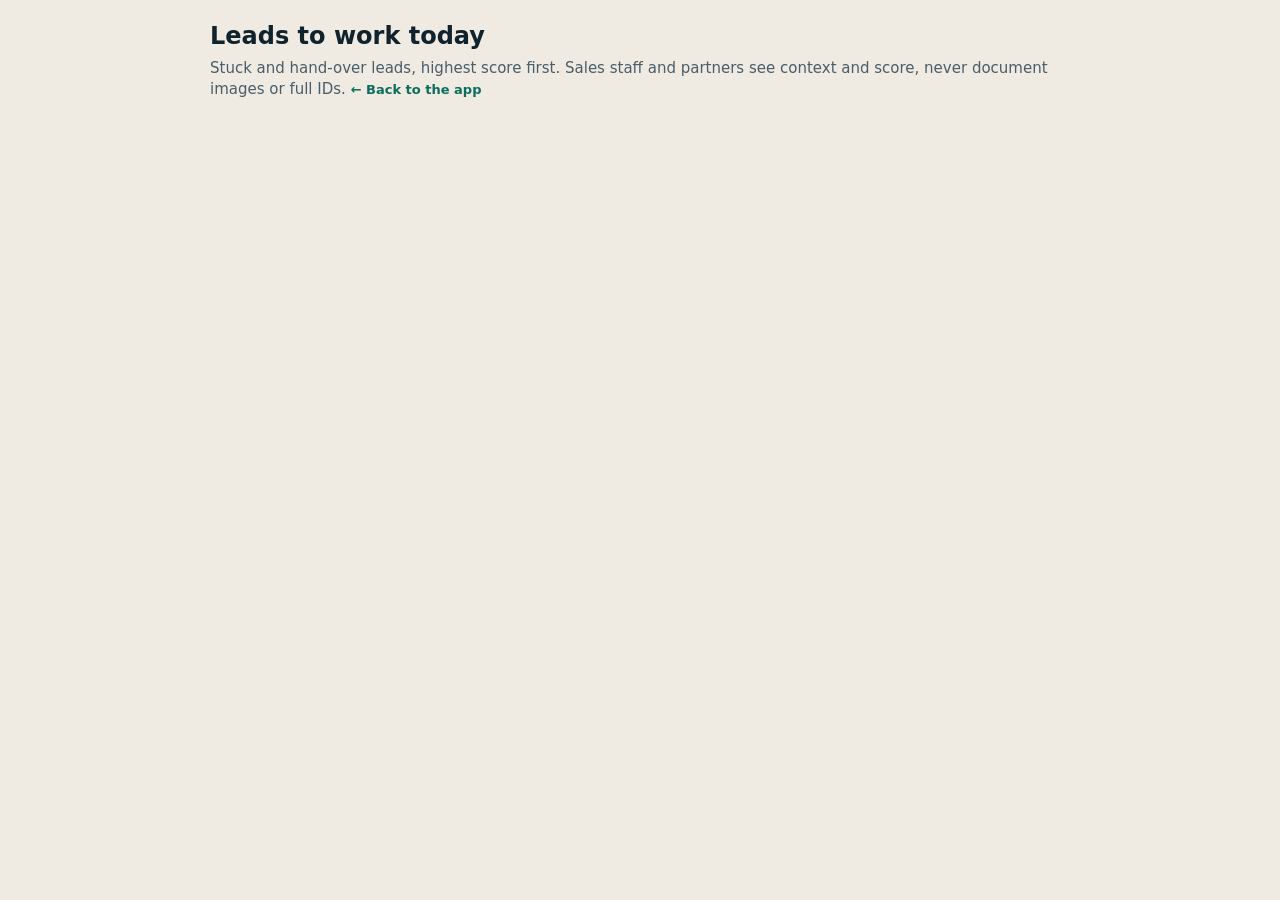
==== static/staff.html @ ececa3be "Udyam Digital: WhatsApp-style onboarding and plan advisor for small businesses" ====
<!doctype html>
<html lang="en">
<head>
<meta charset="utf-8">
<meta name="viewport" content="width=device-width,initial-scale=1">
<title>Udyam Digital · Staff</title>
<link rel="stylesheet" href="/static/styles.css">
<style>
body{display:block;padding:20px;background:var(--chat-bg)}
.wrap{max-width:860px;margin:0 auto}
h1{margin:0 0 4px;font-size:24px}.sub{color:var(--ink-2);margin:0 0 16px}
.lead{display:grid;grid-template-columns:64px 1fr auto;gap:14px;align-items:center;background:var(--card);border-radius:var(--r);box-shadow:var(--shadow);padding:14px 16px;margin-bottom:10px;animation:rise .3s both}
.score{width:56px;height:56px;border-radius:50%;display:grid;place-items:center;font-weight:800;font-size:19px;color:#fff}
.hi{background:var(--green)}.mid{background:var(--amber)}.lo{background:#8394a0}
.lead b{font-size:16px}.lead p{margin:2px 0 0;color:var(--ink-2);font-size:13.5px}
.why{font-size:12.5px;font-weight:600;padding:4px 10px;border-radius:99px;background:var(--blue-soft);color:var(--blue);white-space:nowrap}
.tag2{font-size:11px;color:var(--ink-3);margin-left:6px}
@media(max-width:560px){.lead{grid-template-columns:56px 1fr}.why{grid-column:1/-1;justify-self:start}}
</style>
</head>
<body>
<div class="wrap">
  <h1>Leads to work today</h1>
  <p class="sub">Stuck and hand-over leads, highest score first. Sales staff and partners see context and score, never document images or full IDs. <a class="link" href="/">← Back to the app</a></p>
  <div id="list"></div>
</div>
<script>
const esc=s=>String(s??"").replace(/[&<>"']/g,c=>({"&":"&amp;","<":"&lt;",">":"&gt;",'"':"&quot;","'":"&#39;"}[c]));
async function load(){
  const d=await (await fetch("/api/staff/leads")).json();
  document.getElementById("list").innerHTML=d.map((l,i)=>`<div class="lead" style="animation-delay:${i*40}ms">
    <div class="score ${l.score>=75?"hi":l.score>=50?"mid":"lo"}" title="Priority score">${l.score}</div>
    <div><b>${esc(l.name)}${l.sample?'<span class="tag2">sample</span>':""}</b><p>${esc(l.summary)}</p></div>
    <span class="why">${esc(l.reason)}</span></div>`).join("");
}
load(); setInterval(load,4000);
</script>
</body>
</html>
---- static/styles.css ----
:root{
  --ink:#10222c; --ink-2:#4a5d68; --ink-3:#8394a0; --line:#e4e9ec;
  --brand:#0b6e5c; --brand-2:#0a5b4c; --brand-soft:#e3f3ef;
  --accent:#e8453c; --amber:#b7791f; --amber-soft:#fdf3dd; --red:#c0392b; --red-soft:#fdeceb; --green:#1f8f4e; --green-soft:#e4f5ea; --blue:#2b6cb0; --blue-soft:#e6f0fb;
  --chat-bg:#efeae2; --bubble-bot:#fff; --bubble-user:#d9fdd3; --card:#fff;
  --shadow:0 1px 2px rgba(16,34,44,.08),0 6px 20px rgba(16,34,44,.07);
  --r:16px;
}
@media (prefers-color-scheme:dark){
  :root{--ink:#e8eef1; --ink-2:#aebdc6; --ink-3:#7d8f9b; --line:#26363f; --brand:#2bb39a; --brand-2:#1f8f7b; --brand-soft:#12332d;
    --chat-bg:#0e1a1f; --bubble-bot:#1c2c33; --bubble-user:#165a4b; --card:#17262d; --amber-soft:#3a2f12; --red-soft:#3b1b19; --green-soft:#12301f; --blue-soft:#14283f;
    --shadow:0 1px 2px rgba(0,0,0,.4),0 6px 20px rgba(0,0,0,.3)}
}
*{box-sizing:border-box;-webkit-tap-highlight-color:transparent}
html,body{height:100%;margin:0}
body{font-family:"Segoe UI","Nirmala UI",system-ui,-apple-system,Roboto,"Noto Sans Devanagari",sans-serif;color:var(--ink);background:#dfe8e5;
  display:flex;justify-content:center;align-items:center;gap:24px;font-size:15px;line-height:1.4}
@media (prefers-color-scheme:dark){body{background:#071013}}
button{font:inherit;color:inherit;cursor:pointer}
input,select{font:inherit;color:inherit}
:focus-visible{outline:3px solid #7cc5b6;outline-offset:2px}
.sr{position:absolute;width:1px;height:1px;overflow:hidden;clip:rect(0 0 0 0)}

/* ---------- side panels (wide screens) ---------- */
.side{width:300px;height:min(100dvh - 32px,860px);overflow:auto;display:none;flex-direction:column;gap:12px;padding:4px}
@media (min-width:1180px){.side{display:flex}}
.side h3{margin:0 0 4px;font-size:12px;letter-spacing:.08em;text-transform:uppercase;color:var(--ink-2)}
.panel{background:var(--card);border-radius:var(--r);padding:14px;box-shadow:var(--shadow)}
.panel p{margin:4px 0;font-size:13px;color:var(--ink-2)}
.scn{display:flex;gap:10px;width:100%;text-align:left;border:1px solid var(--line);background:transparent;border-radius:12px;padding:9px 10px;margin-top:8px;transition:.15s}
.scn:hover{border-color:var(--brand);background:var(--brand-soft);transform:translateY(-1px)}
.scn b{display:inline-grid;place-items:center;min-width:24px;height:24px;border-radius:8px;background:var(--brand-soft);color:var(--brand);font-size:12px}
.scn span{display:block;font-size:13px;font-weight:600}
.scn small{display:block;font-size:11.5px;color:var(--ink-2);font-weight:400}
.link{color:var(--brand);text-decoration:none;font-weight:600;font-size:13px}
.trace-item{border-left:3px solid var(--brand);padding:6px 10px;margin:8px 0;background:var(--brand-soft);border-radius:0 8px 8px 0;font-size:12px;animation:pop .25s}
.trace-item code{font-family:ui-monospace,Consolas,monospace;font-weight:700;color:var(--brand)}
.trace-item div{color:var(--ink-2);word-break:break-word}
.llm-badge{display:inline-block;font-size:11px;padding:2px 8px;border-radius:99px;background:var(--amber-soft);color:var(--amber);font-weight:600}
.llm-badge.on{background:var(--green-soft);color:var(--green)}

/* ---------- phone ---------- */
.phone{position:relative;width:min(100vw,420px);height:min(100dvh - 32px,860px);background:var(--chat-bg);border-radius:30px;overflow:hidden;overflow:clip;box-shadow:0 20px 60px rgba(16,34,44,.28),0 0 0 8px #11242d;display:flex;flex-direction:column}
@media (max-width:520px){body{display:block}.phone{width:100vw;height:100dvh;border-radius:0;box-shadow:none}}
.top{background:var(--brand);color:#fff;padding:10px 12px 8px;display:flex;align-items:center;gap:10px}
.logo{width:40px;height:40px;border-radius:12px;background:#fff;color:var(--brand);display:grid;place-items:center;font-weight:800;font-size:20px;flex:none}
.top .t{flex:1;min-width:0}
.top .t b{display:block;font-size:16px}
.top .t small{opacity:.85;font-size:12px;display:flex;align-items:center;gap:5px}
.dot{width:7px;height:7px;border-radius:50%;background:#7cf5b2;display:inline-block}
.lang{display:flex;background:rgba(255,255,255,.18);border-radius:99px;padding:3px}
.lang button{border:0;background:transparent;color:#fff;padding:5px 10px;border-radius:99px;font-size:13px;font-weight:600;min-height:32px}
.lang button[aria-pressed=true]{background:#fff;color:var(--brand)}
.icon-btn{width:40px;height:40px;border-radius:50%;border:0;background:rgba(255,255,255,.14);color:#fff;font-size:18px}
.icon-btn:hover{background:rgba(255,255,255,.25)}
@media (min-width:1180px){.menu-btn{display:none}}

.stepper{background:var(--brand);display:flex;padding:0 12px 10px;gap:6px}
.step{flex:1;display:flex;flex-direction:column;gap:4px;font-size:11px;color:rgba(255,255,255,.65);font-weight:600}
.step i{height:4px;border-radius:4px;background:rgba(255,255,255,.25);display:block;overflow:hidden;position:relative}
.step i::after{content:"";position:absolute;inset:0;background:#fff;transform:scaleX(0);transform-origin:left;transition:transform .5s}
.step.done,.step.on{color:#fff}
.step.done i::after,.step.on i::after{transform:scaleX(1)}
.step.on i::after{background:#7cf5b2}

.chat{flex:1;overflow-y:auto;padding:14px 12px 8px;display:flex;flex-direction:column;gap:8px;scroll-behavior:smooth;
  background-image:radial-gradient(rgba(16,34,44,.045) 1px,transparent 1px);background-size:18px 18px}
.row{display:flex;flex-direction:column;max-width:100%;animation:rise .28s ease-out both}
.row.user{align-items:flex-end}
.bubble{max-width:86%;padding:8px 12px 7px;border-radius:14px;box-shadow:0 1px 1px rgba(16,34,44,.1);font-size:15px;word-wrap:break-word;white-space:normal}
.bot .bubble{background:var(--bubble-bot);border-top-left-radius:4px}
.user .bubble{background:var(--bubble-user);border-top-right-radius:4px}
.bubble time{display:block;text-align:right;font-size:10.5px;color:var(--ink-3);margin-top:2px}
.bubble strong{font-weight:700}
.typing{display:inline-flex;gap:4px;padding:12px 14px;background:var(--bubble-bot);border-radius:14px;border-top-left-radius:4px;width:fit-content;box-shadow:0 1px 1px rgba(16,34,44,.1)}
.typing span{width:7px;height:7px;border-radius:50%;background:var(--ink-3);animation:blink 1.1s infinite}
.typing span:nth-child(2){animation-delay:.18s}.typing span:nth-child(3){animation-delay:.36s}
.notice{align-self:center;background:rgba(255,255,255,.7);color:var(--ink-2);font-size:12px;padding:4px 12px;border-radius:99px;margin:4px 0;backdrop-filter:blur(4px)}
@media (prefers-color-scheme:dark){.notice{background:rgba(23,38,45,.8)}}

.chips{padding:6px 10px 2px;display:flex;flex-wrap:wrap;gap:6px;max-height:176px;overflow:auto;background:linear-gradient(transparent,var(--chat-bg) 30%)}
.chip{border:1.5px solid var(--brand);color:var(--brand);background:var(--card);padding:8px 13px;border-radius:99px;font-size:14px;font-weight:600;min-height:40px;transition:.15s;animation:pop .25s both}
.chip:hover{background:var(--brand);color:#fff;transform:translateY(-1px)}
.chip.primary{background:var(--brand);color:#fff}
.chip.primary:hover{background:var(--brand-2)}
.composer{display:flex;gap:8px;padding:8px 10px 12px;align-items:center}
.composer input{flex:1;border:0;background:var(--card);border-radius:99px;padding:12px 16px;font-size:15px;min-height:46px;box-shadow:0 1px 2px rgba(16,34,44,.1);min-width:0}
.send{width:46px;height:46px;border-radius:50%;border:0;background:var(--brand);color:#fff;font-size:18px;display:grid;place-items:center;flex:none;transition:.15s}
.send:hover{background:var(--brand-2)}.send:disabled{opacity:.45}

/* ---------- cards ---------- */
.card{background:var(--card);border-radius:var(--r);box-shadow:var(--shadow);overflow:hidden;width:100%;animation:rise .3s ease-out both}
.card.stale{opacity:.62}.card.stale .interactive{pointer-events:none}
.card-h{padding:14px 14px 10px}
.card-h .tag{display:inline-block;font-size:11px;font-weight:700;letter-spacing:.05em;text-transform:uppercase;color:var(--brand);background:var(--brand-soft);padding:3px 8px;border-radius:99px;margin-bottom:6px}
.card-h h3{margin:0;font-size:19px}
.card-h p{margin:2px 0 0;color:var(--ink-2);font-size:13.5px}
.price{padding:0 14px 12px}
.price .big{font-size:34px;font-weight:800;letter-spacing:-.02em;line-height:1.1}
.price .big small{font-size:15px;font-weight:600;color:var(--ink-2);letter-spacing:0}
.price .sub{font-size:13px;color:var(--ink-2);margin-top:4px;display:flex;flex-wrap:wrap;gap:4px 12px}
.price .sub span{display:inline-flex;align-items:center;gap:4px}
.save{margin-top:8px;font-size:13px;padding:7px 10px;border-radius:10px;font-weight:600}
.save.good{background:var(--green-soft);color:var(--green)}.save.neutral{background:var(--blue-soft);color:var(--blue)}
.sec{border-top:1px solid var(--line);padding:10px 14px}
.sec h4{margin:0 0 6px;font-size:12px;letter-spacing:.06em;text-transform:uppercase;color:var(--ink-2)}
.item{display:flex;gap:10px;padding:8px 0;align-items:flex-start}
.item+.item{border-top:1px dashed var(--line)}
.ico{width:36px;height:36px;border-radius:11px;background:var(--brand-soft);display:grid;place-items:center;font-size:18px;flex:none}
.item .m{flex:1;min-width:0}
.item .m b{font-size:14.5px}
.item .m p{margin:1px 0 0;font-size:12.5px;color:var(--ink-2)}
.item .p{text-align:right;font-weight:700;font-size:14px;white-space:nowrap}
.item .p small{display:block;font-weight:500;color:var(--ink-3);font-size:11px}
.qty{display:inline-flex;align-items:center;gap:2px;margin-top:6px;border:1px solid var(--line);border-radius:99px;padding:1px}
.qty button{width:28px;height:28px;border-radius:50%;border:0;background:var(--brand-soft);color:var(--brand);font-size:16px;font-weight:700;line-height:1}
.qty button:disabled{opacity:.35}.qty span{min-width:22px;text-align:center;font-weight:700;font-size:13px}
.pill{font-size:11px;padding:2px 7px;border-radius:99px;background:var(--blue-soft);color:var(--blue);font-weight:600;margin-left:4px;white-space:nowrap}
.xqty{font-weight:600;color:var(--ink-2);font-size:13px;margin-left:3px}
.extra{display:flex;gap:10px;align-items:center;padding:8px 0}
.extra+.extra{border-top:1px dashed var(--line)}
.extra.locked{opacity:.8}
.extra .m{flex:1;min-width:0}.extra .m b{font-size:14px}
.extra .m p{margin:1px 0 0;font-size:12px;color:var(--ink-2)}
.extra .m p.lock{color:var(--amber);font-weight:600}
.sw{position:relative;width:46px;height:28px;flex:none}
.sw input{position:absolute;inset:0;opacity:0;cursor:pointer;margin:0;z-index:1}
.sw i{position:absolute;inset:0;border-radius:99px;background:#c3ced4;transition:.2s}
.sw i::after{content:"";position:absolute;left:3px;top:3px;width:22px;height:22px;border-radius:50%;background:#fff;box-shadow:0 1px 3px rgba(0,0,0,.3);transition:.2s}
.sw input:checked+i{background:var(--brand)}.sw input:checked+i::after{transform:translateX(18px)}
.sw input:focus-visible+i{outline:3px solid #7cc5b6}.sw input:disabled{cursor:not-allowed}
.refused{display:flex;gap:8px;padding:7px 0;font-size:13px}
.refused .x{color:var(--amber);font-size:16px;line-height:1.2}
.refused b{font-weight:700}.refused p{margin:0;color:var(--ink-2)}.refused .alt{color:var(--brand);font-weight:600;font-size:12.5px}
.cta{padding:12px 14px 14px;display:flex;flex-direction:column;gap:8px;border-top:1px solid var(--line)}
.btn{border:0;border-radius:14px;padding:13px 16px;font-weight:700;font-size:15px;min-height:48px;background:var(--brand);color:#fff;transition:.15s;display:flex;align-items:center;justify-content:center;gap:8px}
.btn:hover{background:var(--brand-2);transform:translateY(-1px)}
.btn:disabled{opacity:.5;transform:none;cursor:not-allowed}
.btn.ghost{background:transparent;color:var(--brand);border:1.5px solid var(--brand)}
.btn.ghost:hover{background:var(--brand-soft)}
.btn.danger{background:var(--red)}
.btn.sm{padding:8px 12px;min-height:38px;font-size:13px;border-radius:10px}
.fine{font-size:12px;color:var(--ink-3);text-align:center}

.counts{padding:14px}
.counts .r{display:flex;align-items:center;justify-content:space-between;padding:8px 0}
.counts .r+.r{border-top:1px dashed var(--line)}
.counts .r b{font-size:15px}.counts .r small{display:block;color:var(--ink-2);font-size:12px}
.stepper2{display:inline-flex;align-items:center;gap:10px}
.stepper2 button{width:38px;height:38px;border-radius:50%;border:1.5px solid var(--brand);background:var(--card);color:var(--brand);font-size:20px;font-weight:700}
.stepper2 button:hover{background:var(--brand);color:#fff}
.stepper2 output{min-width:30px;text-align:center;font-size:22px;font-weight:800}
.card.done .interactive{pointer-events:none;opacity:.55}

.handoff{padding:14px;display:flex;gap:12px;align-items:flex-start}
.handoff .ico{background:var(--blue-soft);width:42px;height:42px;font-size:22px}
.handoff b{font-size:15px}.handoff p{margin:2px 0 0;font-size:13px;color:var(--ink-2)}

.tracker .exp{padding:0 14px 6px}
.tracker .exp small{color:var(--ink-2);font-size:12px;display:block}
.tracker .exp b{font-size:24px;letter-spacing:-.01em}
.tl{list-style:none;margin:0;padding:6px 14px 12px}
.tl li{position:relative;padding:0 0 18px 34px;min-height:30px}
.tl li:last-child{padding-bottom:4px}
.tl li::before{content:"";position:absolute;left:11px;top:22px;bottom:-2px;width:2px;background:var(--line)}
.tl li:last-child::before{display:none}
.tl li.done::before{background:var(--brand)}
.tl .c{position:absolute;left:0;top:0;width:24px;height:24px;border-radius:50%;border:2px solid var(--line);background:var(--card);display:grid;place-items:center;font-size:13px;color:#fff;transition:.3s}
.tl li.done .c{background:var(--brand);border-color:var(--brand)}
.tl li.now .c{border-color:var(--brand);background:var(--card);box-shadow:0 0 0 0 rgba(11,110,92,.5);animation:pulse 1.6s infinite}
.tl li.now .c::after{content:"";width:10px;height:10px;border-radius:50%;background:var(--brand)}
.tl b{font-size:14.5px}.tl small{display:block;color:var(--ink-3);font-size:12px}
.tl li.todo b{color:var(--ink-3);font-weight:600}
.orderid{display:flex;justify-content:space-between;align-items:center;padding:12px 14px 4px}
.orderid code{font-family:ui-monospace,Consolas,monospace;font-weight:700;background:var(--brand-soft);color:var(--brand);padding:3px 8px;border-radius:8px}

/* ---------- sheet ---------- */
.sheet{position:absolute;inset:0;background:var(--chat-bg);display:flex;flex-direction:column;transform:translateY(102%);transition:transform .38s cubic-bezier(.2,.8,.2,1);z-index:20}
.sheet.open{transform:none}
.sheet-h{background:var(--brand);color:#fff;padding:12px 12px 10px;display:flex;align-items:center;gap:10px}
.sheet-h b{flex:1;font-size:17px}.sheet-h small{display:block;font-weight:400;opacity:.85;font-size:12px}
.sheet-b{flex:1;overflow-y:auto;padding:12px;display:flex;flex-direction:column;gap:12px;scroll-behavior:smooth}
.sheet-f{padding:10px 12px 14px;background:var(--card);box-shadow:0 -4px 16px rgba(16,34,44,.08);display:flex;flex-direction:column;gap:6px}
.blk{background:var(--card);border-radius:var(--r);box-shadow:var(--shadow);padding:14px}
.blk h3{margin:0 0 2px;font-size:16px;display:flex;align-items:center;gap:8px}
.blk h3 .n{width:24px;height:24px;border-radius:50%;background:var(--brand);color:#fff;display:grid;place-items:center;font-size:12px}
.blk h3 .n.ok{background:var(--green)}
.blk>p{margin:2px 0 10px;font-size:13px;color:var(--ink-2)}
.lines{list-style:none;margin:8px 0;padding:0;display:flex;flex-direction:column;gap:8px}
.lines li{display:flex;gap:10px;font-size:13.5px}.lines li span:first-child{font-size:18px}
.lines b{display:block}.lines small{color:var(--ink-2);font-size:12.5px}
.check{display:flex;gap:10px;align-items:flex-start;margin:12px 0 4px;font-size:14px}
.check input{width:22px;height:22px;accent-color:var(--brand);flex:none;margin-top:1px}
.field{margin:8px 0}
.field label{display:block;font-size:12px;font-weight:700;color:var(--ink-2);margin-bottom:4px;letter-spacing:.03em}
.inp{display:flex;align-items:center;gap:8px;border:1.8px solid var(--line);border-radius:12px;padding:0 12px;background:var(--card);transition:.15s}
.inp:focus-within{border-color:var(--brand);box-shadow:0 0 0 3px var(--brand-soft)}
.inp.ok{border-color:var(--green)}.inp.bad{border-color:var(--red)}.inp.warn{border-color:var(--amber)}
.inp input{flex:1;border:0;background:transparent;padding:13px 0;font-size:16px;letter-spacing:.06em;font-family:ui-monospace,Consolas,monospace;outline:none;min-width:0;text-transform:uppercase}
.inp .st{font-size:18px}.inp .cnt{font-size:11px;color:var(--ink-3)}
.msg{font-size:13px;margin:5px 2px 0;font-weight:600}
.msg.ok{color:var(--green)}.msg.bad{color:var(--red)}.msg.warn{color:var(--amber)}
.biz{margin-top:8px;padding:10px 12px;border-radius:12px;background:var(--green-soft);font-size:13px;animation:pop .3s}
.biz.warn{background:var(--amber-soft)}.biz b{display:block;font-size:14.5px}.biz span{color:var(--ink-2)}
.seg{display:flex;background:var(--brand-soft);border-radius:12px;padding:3px;margin:8px 0}
.seg button{flex:1;border:0;background:transparent;border-radius:10px;padding:9px;font-weight:700;color:var(--brand);font-size:14px}
.seg button[aria-pressed=true]{background:var(--brand);color:#fff}
.slot{display:flex;gap:12px;align-items:center;padding:10px;border:1.8px dashed var(--line);border-radius:14px;margin-top:8px;transition:.2s;position:relative}
.slot.ok{border:1.8px solid var(--green);background:var(--green-soft)}
.slot.warn{border:1.8px solid var(--amber);background:var(--amber-soft)}
.slot.bad{border:1.8px solid var(--red);background:var(--red-soft);animation:shake .4s}
.slot .ico{width:44px;height:44px}
.slot .m{flex:1;min-width:0}.slot .m b{font-size:14px;display:block}.slot .m small{color:var(--ink-2);font-size:12px}
.slot img{width:48px;height:48px;border-radius:9px;object-fit:cover;border:1px solid var(--line)}
.slot .bar{position:absolute;left:0;bottom:0;height:3px;background:var(--brand);width:0;border-radius:3px;transition:width .5s}
.up{display:inline-flex;align-items:center;gap:6px;border:1.5px solid var(--brand);color:var(--brand);background:var(--card);padding:8px 12px;border-radius:10px;font-weight:700;font-size:13px;cursor:pointer;min-height:38px}
.up:hover{background:var(--brand-soft)}
.ups{display:flex;gap:6px;flex-wrap:wrap;justify-content:flex-end}
.step:nth-child(3){cursor:pointer}
.x-btn{border:0;background:transparent;color:var(--ink-3);font-size:18px;width:32px;height:32px;border-radius:50%}
.x-btn:hover{background:var(--line)}
.demo{background:var(--amber-soft);border-radius:var(--r);padding:12px 14px;border:1.5px dashed var(--amber)}
.demo summary{cursor:pointer;font-weight:700;font-size:13.5px;color:var(--amber)}
.demo select{width:100%;padding:11px;border-radius:10px;border:1.5px solid var(--line);background:var(--card);margin:8px 0;font-size:14px}
.results{background:var(--card);border-radius:var(--r);box-shadow:var(--shadow);overflow:hidden;animation:rise .3s both}
.banner{padding:14px;display:flex;gap:12px;align-items:center}
.banner.pass{background:var(--green-soft);color:var(--green)}.banner.fail{background:var(--red-soft);color:var(--red)}.banner.review{background:var(--blue-soft);color:var(--blue)}.banner.warn{background:var(--amber-soft);color:var(--amber)}
.banner .big{font-size:30px}.banner b{font-size:16px;display:block}.banner span{font-size:13px;color:var(--ink-2)}
.res{display:flex;gap:10px;padding:10px 14px;border-top:1px solid var(--line);align-items:flex-start;animation:rise .3s both}
.res .s{width:24px;height:24px;border-radius:50%;display:grid;place-items:center;font-size:13px;font-weight:800;color:#fff;flex:none;margin-top:1px}
.s.ok{background:var(--green)}.s.bad{background:var(--red)}.s.warn{background:var(--amber)}.s.rev{background:var(--blue)}
.res b{font-size:13.5px;display:block}.res p{margin:1px 0 0;font-size:13px;color:var(--ink-2)}
.res .fix{margin-left:auto;align-self:center}

.toast{position:absolute;left:50%;bottom:90px;transform:translate(-50%,20px);background:#10222c;color:#fff;padding:10px 16px;border-radius:12px;font-size:13.5px;opacity:0;pointer-events:none;transition:.3s;z-index:50;max-width:88%;text-align:center}
.toast.show{opacity:1;transform:translate(-50%,0)}
.menu-sheet .sheet-b{gap:10px}

@keyframes rise{from{opacity:0;transform:translateY(10px)}to{opacity:1;transform:none}}
@keyframes pop{from{opacity:0;transform:scale(.94)}to{opacity:1;transform:none}}
@keyframes blink{0%,60%,100%{opacity:.25;transform:translateY(0)}30%{opacity:1;transform:translateY(-3px)}}
@keyframes pulse{70%{box-shadow:0 0 0 9px rgba(11,110,92,0)}100%{box-shadow:0 0 0 0 rgba(11,110,92,0)}}
@keyframes shake{20%,60%{transform:translateX(-4px)}40%,80%{transform:translateX(4px)}}
@media (prefers-reduced-motion:reduce){*{animation:none!important;transition:none!important;scroll-behavior:auto!important}}

/* ---------- voice ---------- */
.mic{width:46px;height:46px;border-radius:50%;border:0;background:var(--card);color:var(--brand);font-size:20px;display:grid;place-items:center;flex:none;box-shadow:0 1px 2px rgba(16,34,44,.12);transition:.15s;position:relative}
.mic:hover{background:var(--brand-soft)}
.mic[aria-pressed=true]{background:var(--accent);color:#fff;animation:micpulse 1.4s infinite}
.mic[hidden]{display:none}
.voicebar{margin:4px 10px 0;padding:8px 12px;border-radius:14px;background:var(--brand);color:#fff;display:flex;align-items:center;gap:10px;font-size:14px;animation:pop .25s}
.voicebar[hidden]{display:none}
.voicebar b{flex:1;font-weight:600;white-space:nowrap;overflow:hidden;text-overflow:ellipsis}
.voicebar button{border:0;background:rgba(255,255,255,.2);color:#fff;border-radius:99px;padding:6px 12px;font-weight:700;min-height:32px}
.wave{display:inline-flex;align-items:center;gap:3px;height:22px}
.wave i{width:3px;height:6px;border-radius:3px;background:#fff;animation:wave 1s infinite ease-in-out}
.wave i:nth-child(2){animation-delay:.12s}.wave i:nth-child(3){animation-delay:.24s}.wave i:nth-child(4){animation-delay:.36s}.wave i:nth-child(5){animation-delay:.48s}
.voicebar.speaking .wave i{background:#7cf5b2}
.voicebar select{border:0;background:rgba(255,255,255,.2);color:#fff;border-radius:99px;padding:6px 8px;font-weight:700;font-size:13px;min-height:32px;max-width:104px}
.voicebar select option{color:#10222c}
.composer input.interim{font-style:italic;color:var(--ink-2)}
@keyframes wave{0%,100%{height:5px}50%{height:20px}}
@keyframes micpulse{0%{box-shadow:0 0 0 0 rgba(232,69,60,.55)}70%{box-shadow:0 0 0 12px rgba(232,69,60,0)}100%{box-shadow:0 0 0 0 rgba(232,69,60,0)}}

/* ---------- live plan ---------- */
.livepill{margin:0;border:0;background:var(--brand-soft);color:var(--brand);padding:7px 14px;font-weight:700;font-size:13px;display:flex;justify-content:space-between;align-items:center;gap:8px;text-align:left;border-bottom:1px solid var(--line)}
.livepill[hidden]{display:none}
@media (min-width:1180px){.livepill{display:none}}
.live .est{display:inline-block;font-size:11px;font-weight:700;letter-spacing:.05em;text-transform:uppercase;padding:2px 8px;border-radius:99px;background:var(--amber-soft);color:var(--amber)}
.live .est.final{background:var(--green-soft);color:var(--green)}
.live h3.pn{margin:6px 0 0;font-size:17px;text-transform:none;letter-spacing:0;color:var(--ink)}
.live .lbig{font-size:30px;font-weight:800;letter-spacing:-.02em;line-height:1.1;margin-top:2px}
.live .lbig small{font-size:13px;font-weight:600;color:var(--ink-2)}
.live .lsub{font-size:12px;color:var(--ink-2);margin:2px 0 8px}
.live .li{display:flex;gap:8px;align-items:center;padding:6px 8px;border-radius:10px;font-size:13px;transition:background .6s}
.live .li+.li{margin-top:2px}
.live .li .n{flex:1;min-width:0;overflow:hidden;text-overflow:ellipsis;white-space:nowrap;font-weight:600}
.live .li .p{font-weight:700;color:var(--ink-2)}
.live .li.new{background:var(--green-soft);animation:pop .4s}
.live .li.chg{background:var(--amber-soft)}
.live .assume{margin-top:8px;font-size:12px;color:var(--ink-2);background:var(--amber-soft);padding:8px 10px;border-radius:10px}
.live .empty{font-size:13px;color:var(--ink-2);padding:6px 0}
.live .cur{display:inline-block;width:2px;height:1em;background:currentColor;margin-left:1px;vertical-align:-2px;animation:blinkc 1s steps(1) infinite}
@keyframes blinkc{50%{opacity:0}}
.bubble .stream-cur{display:inline-block;width:2px;height:1em;background:var(--brand);margin-left:2px;vertical-align:-2px;animation:blinkc .8s steps(1) infinite}
.side{width:320px}
.side#sideR{gap:12px}

/* ---------- needs picker ---------- */
.tiles{display:grid;grid-template-columns:1fr 1fr;gap:8px}
.tile{display:flex;flex-direction:column;gap:4px}
.tmain{position:relative;display:flex;flex-direction:column;align-items:flex-start;gap:1px;text-align:left;border:1.8px solid var(--line);background:var(--card);border-radius:14px;padding:10px 10px 9px;min-height:78px;transition:.15s;width:100%}
.tmain:hover{border-color:var(--brand);transform:translateY(-1px)}
.tile.on .tmain{border-color:var(--brand);background:var(--brand-soft)}
.tile.locked .tmain{opacity:.55;border-style:dashed}
.ti{font-size:20px}.tn{font-weight:700;font-size:13px;line-height:1.2}.tp{font-size:12px;color:var(--ink-2);font-weight:600}
.tc{position:absolute;right:8px;top:8px;width:20px;height:20px;border-radius:50%;background:var(--brand);color:#fff;font-size:12px;display:none;place-items:center}
.tile.on .tc{display:grid}
.tq{display:flex;align-items:center;justify-content:center;gap:8px;background:var(--brand-soft);border-radius:99px;padding:2px}
.tq button{width:30px;height:30px;border-radius:50%;border:0;background:var(--card);color:var(--brand);font-weight:800;font-size:16px}
.tq span{min-width:20px;text-align:center;font-weight:800}
.card.needs.done .card-h p{margin:0}
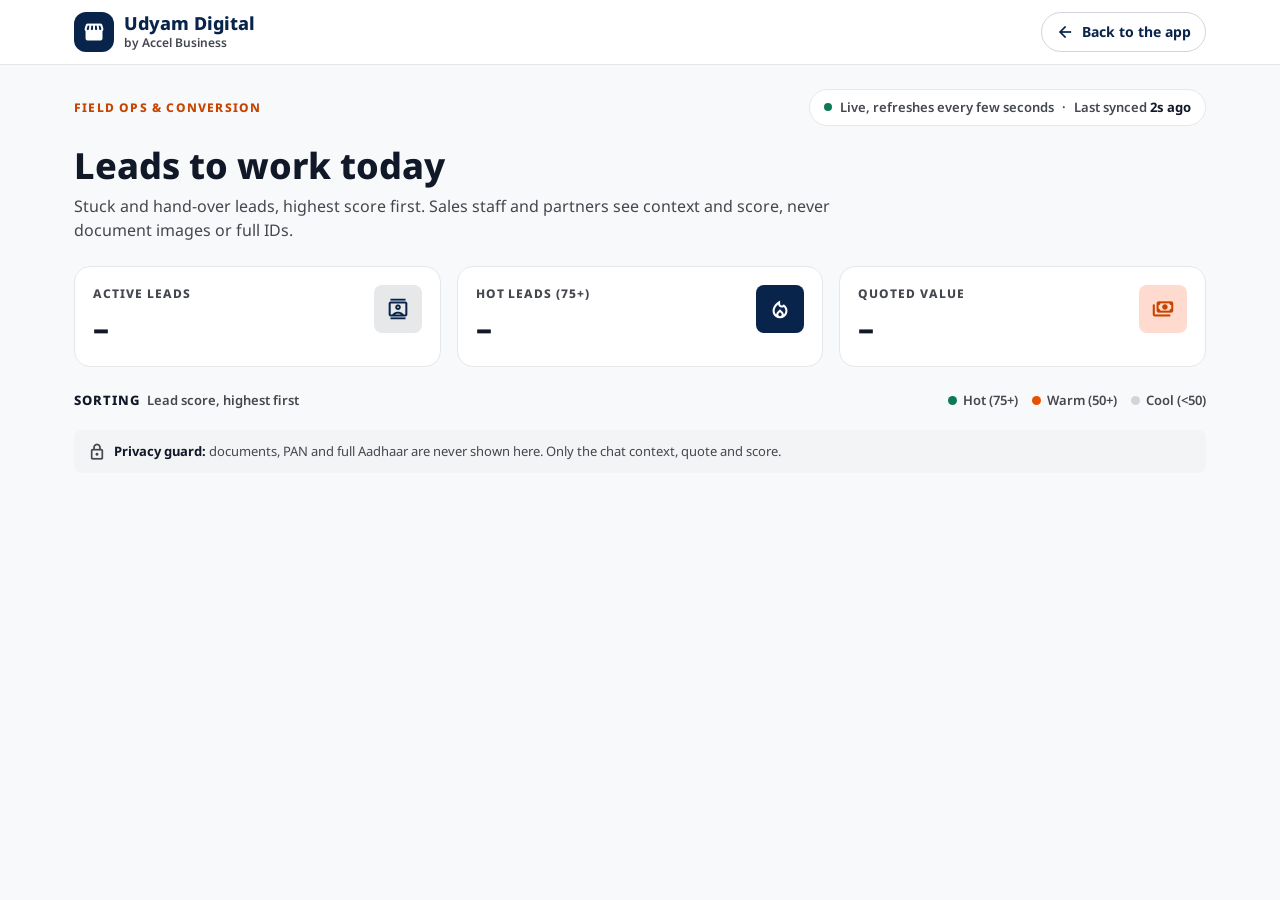
==== commit 839d2176: "Redesign staff leads dashboard" ====
--- a/static/staff.html
+++ b/static/staff.html
@@ -4,36 +4,72 @@
 <meta charset="utf-8">
 <meta name="viewport" content="width=device-width,initial-scale=1">
 <title>Udyam Digital · Staff</title>
+<meta name="theme-color" content="#09244b">
+<link rel="preconnect" href="https://fonts.googleapis.com">
+<link rel="preconnect" href="https://fonts.gstatic.com" crossorigin>
+<link rel="stylesheet" href="https://fonts.googleapis.com/css2?family=Noto+Sans:wght@400;500;600;700;800&display=swap">
+<link rel="stylesheet" href="https://fonts.googleapis.com/css2?family=Material+Symbols+Outlined:opsz,wght,FILL,GRAD@20..48,400..700,0..1,0&display=block">
 <link rel="stylesheet" href="/static/styles.css">
-<style>
-body{display:block;padding:20px;background:var(--chat-bg)}
-.wrap{max-width:860px;margin:0 auto}
-h1{margin:0 0 4px;font-size:24px}.sub{color:var(--ink-2);margin:0 0 16px}
-.lead{display:grid;grid-template-columns:64px 1fr auto;gap:14px;align-items:center;background:var(--card);border-radius:var(--r);box-shadow:var(--shadow);padding:14px 16px;margin-bottom:10px;animation:rise .3s both}
-.score{width:56px;height:56px;border-radius:50%;display:grid;place-items:center;font-weight:800;font-size:19px;color:#fff}
-.hi{background:var(--green)}.mid{background:var(--amber)}.lo{background:#8394a0}
-.lead b{font-size:16px}.lead p{margin:2px 0 0;color:var(--ink-2);font-size:13.5px}
-.why{font-size:12.5px;font-weight:600;padding:4px 10px;border-radius:99px;background:var(--blue-soft);color:var(--blue);white-space:nowrap}
-.tag2{font-size:11px;color:var(--ink-3);margin-left:6px}
-@media(max-width:560px){.lead{grid-template-columns:56px 1fr}.why{grid-column:1/-1;justify-self:start}}
-</style>
+<link rel="stylesheet" href="/static/cards.css">
+<link rel="stylesheet" href="/static/staff.css">
+<link rel="icon" href="data:image/svg+xml,%3Csvg xmlns='http://www.w3.org/2000/svg' viewBox='0 0 32 32'%3E%3Crect width='32' height='32' rx='8' fill='%2309244b'/%3E%3Ctext x='16' y='23' font-size='20' font-weight='800' text-anchor='middle' fill='white' font-family='Arial'%3EU%3C/text%3E%3C/svg%3E">
 </head>
 <body>
-<div class="wrap">
+<header class="bar"><div class="bar-in">
+  <a class="brand" href="/"><span class="logo"><span class="ms fill">storefront</span></span><span><b>Udyam Digital</b><small>by Accel Business</small></span></a>
+  <a class="btn ghost sm" href="/"><span class="ms sm">arrow_back</span>Back to the app</a>
+</div></header>
+
+<main class="wrap">
+  <div class="crumb"><span>Field ops &amp; conversion</span>
+    <div class="sync" aria-live="polite"><i></i>Live, refreshes every few seconds<span aria-hidden="true">·</span><span>Last synced <b id="ago">now</b></span></div>
+  </div>
   <h1>Leads to work today</h1>
-  <p class="sub">Stuck and hand-over leads, highest score first. Sales staff and partners see context and score, never document images or full IDs. <a class="link" href="/">← Back to the app</a></p>
+  <p class="lead-in">Stuck and hand-over leads, highest score first. Sales staff and partners see context and score, never document images or full IDs.</p>
+
+  <section class="stats" aria-label="Summary">
+    <div class="stat"><div><small>Active leads</small><b id="sCount">–</b></div><span class="ico"><span class="ms">contacts</span></span></div>
+    <div class="stat hot"><div><small>Hot leads (75+)</small><b id="sHot">–</b></div><span class="ico"><span class="ms">local_fire_department</span></span></div>
+    <div class="stat val"><div><small>Quoted value</small><b id="sVal">–</b></div><span class="ico"><span class="ms">payments</span></span></div>
+  </section>
+
+  <div class="legend"><span><b>Sorting</b>Lead score, highest first</span>
+    <span class="keys"><span><i class="k-hot"></i>Hot (75+)</span><span><i class="k-mid"></i>Warm (50+)</span><span><i class="k-lo"></i>Cool (&lt;50)</span></span></div>
   <div id="list"></div>
-</div>
+
+  <div class="privacy"><span class="ms sm">lock</span><span><b>Privacy guard:</b> documents, PAN and full Aadhaar are never shown here. Only the chat context, quote and score.</span></div>
+</main>
+
 <script>
-const esc=s=>String(s??"").replace(/[&<>"']/g,c=>({"&":"&amp;","<":"&lt;",">":"&gt;",'"':"&quot;","'":"&#39;"}[c]));
-async function load(){
-  const d=await (await fetch("/api/staff/leads")).json();
-  document.getElementById("list").innerHTML=d.map((l,i)=>`<div class="lead" style="animation-delay:${i*40}ms">
-    <div class="score ${l.score>=75?"hi":l.score>=50?"mid":"lo"}" title="Priority score">${l.score}</div>
-    <div><b>${esc(l.name)}${l.sample?'<span class="tag2">sample</span>':""}</b><p>${esc(l.summary)}</p></div>
-    <span class="why">${esc(l.reason)}</span></div>`).join("");
+const esc = s => String(s ?? "").replace(/[&<>"']/g, c => ({ "&": "&amp;", "<": "&lt;", ">": "&gt;", '"': "&quot;", "'": "&#39;" }[c]));
+const inr = n => "₹" + Number(n).toLocaleString("en-IN");
+const tier = s => s >= 75 ? ["hot", "Hot lead"] : s >= 50 ? ["mid", "Warm lead"] : ["lo", "Cool lead"];
+let synced = Date.now();
+
+function quoted(summary) {                    // the monthly quote inside "… · quote ₹3,742/mo"
+  const m = /₹\s?([\d,]+)\s*\/mo/.exec(summary || "");
+  return m ? parseInt(m[1].replace(/,/g, ""), 10) : 0;
 }
-load(); setInterval(load,4000);
+async function load() {
+  let d;
+  try { d = await (await fetch("/api/staff/leads")).json(); } catch (e) { return; }
+  synced = Date.now(); tick();
+  document.getElementById("sCount").textContent = d.length;
+  document.getElementById("sHot").textContent = d.filter(l => l.score >= 75).length;
+  document.getElementById("sVal").innerHTML = inr(d.reduce((a, l) => a + quoted(l.summary), 0)) + "<em>/mo</em>";
+  document.getElementById("list").innerHTML = d.length ? d.map((l, i) => {
+    const [cls, label] = tier(l.score);
+    return `<article class="lead ${cls}" style="animation-delay:${i * 40}ms">
+      <div class="score" title="Priority score"><div><b>${l.score}</b><small>SCORE</small></div><span>${label}</span></div>
+      <div><h2>${esc(l.name)}${l.sample ? '<span class="pill gray">sample</span>' : ""}</h2><p>${esc(l.summary)}</p></div>
+      <span class="why"><span class="ms xs">flag</span>${esc(l.reason)}</span></article>`;
+  }).join("") : `<div class="empty-l">No stuck leads right now.</div>`;
+}
+function tick() {
+  const s = Math.round((Date.now() - synced) / 1000);
+  document.getElementById("ago").textContent = s < 2 ? "now" : s + "s ago";
+}
+load(); setInterval(load, 4000); setInterval(tick, 1000);
 </script>
 </body>
 </html>
--- a/static/styles.css
+++ b/static/styles.css
@@ -1,302 +1,160 @@
+/* Udyam Digital: base, app shell and chat. Design: Stitch "Bharat Merchant Utility". */
 :root{
-  --ink:#10222c; --ink-2:#4a5d68; --ink-3:#8394a0; --line:#e4e9ec;
-  --brand:#0b6e5c; --brand-2:#0a5b4c; --brand-soft:#e3f3ef;
-  --accent:#e8453c; --amber:#b7791f; --amber-soft:#fdf3dd; --red:#c0392b; --red-soft:#fdeceb; --green:#1f8f4e; --green-soft:#e4f5ea; --blue:#2b6cb0; --blue-soft:#e6f0fb;
-  --chat-bg:#efeae2; --bubble-bot:#fff; --bubble-user:#d9fdd3; --card:#fff;
-  --shadow:0 1px 2px rgba(16,34,44,.08),0 6px 20px rgba(16,34,44,.07);
-  --r:16px;
-}
-@media (prefers-color-scheme:dark){
-  :root{--ink:#e8eef1; --ink-2:#aebdc6; --ink-3:#7d8f9b; --line:#26363f; --brand:#2bb39a; --brand-2:#1f8f7b; --brand-soft:#12332d;
-    --chat-bg:#0e1a1f; --bubble-bot:#1c2c33; --bubble-user:#165a4b; --card:#17262d; --amber-soft:#3a2f12; --red-soft:#3b1b19; --green-soft:#12301f; --blue-soft:#14283f;
-    --shadow:0 1px 2px rgba(0,0,0,.4),0 6px 20px rgba(0,0,0,.3)}
+  --primary:#09244b; --primary-2:#0f4c81; --primary-soft:#d7e2ff; --primary-dim:#b0c7f7;
+  --saffron:#e65100; --saffron-2:#c74500; --saffron-soft:#ffdbcf; --saffron-tint:#fff3ec;
+  --green:#0d7a57; --green-soft:#d6f5e6; --green-tint:#ecfaf3;
+  --red:#b71c1c; --red-soft:#ffdad6; --red-tint:#fff4f2;
+  --blue:#30476f; --blue-soft:#e3ebff;
+  --ink:#111827; --ink-2:#44474e; --ink-3:#74777f;
+  --line:#e5e7eb; --line-2:#d1d5db;
+  --bg:#f8f9fb; --surf-low:#f3f4f6; --surf:#edeef0; --surf-high:#e7e8ea; --card:#fff;
+  --r-sm:8px; --r:16px; --r-lg:24px;
+  --lift:0 4px 0 0 rgba(9,36,75,.08);
+  --float:0 -4px 12px 0 rgba(0,0,0,.06);
+  --font:"Noto Sans","Noto Sans Devanagari","Nirmala UI","Segoe UI",system-ui,sans-serif;
+  --mono:ui-monospace,"Cascadia Mono",Consolas,monospace;
 }
 *{box-sizing:border-box;-webkit-tap-highlight-color:transparent}
 html,body{height:100%;margin:0}
-body{font-family:"Segoe UI","Nirmala UI",system-ui,-apple-system,Roboto,"Noto Sans Devanagari",sans-serif;color:var(--ink);background:#dfe8e5;
-  display:flex;justify-content:center;align-items:center;gap:24px;font-size:15px;line-height:1.4}
-@media (prefers-color-scheme:dark){body{background:#071013}}
+body{font-family:var(--font);color:var(--ink);background:var(--surf);font-size:16px;line-height:1.45;
+  display:flex;justify-content:center;align-items:center;gap:28px}
 button{font:inherit;color:inherit;cursor:pointer}
 input,select{font:inherit;color:inherit}
-:focus-visible{outline:3px solid #7cc5b6;outline-offset:2px}
+:focus-visible{outline:3px solid var(--primary-dim);outline-offset:2px}
 .sr{position:absolute;width:1px;height:1px;overflow:hidden;clip:rect(0 0 0 0)}
+.ms{font-family:"Material Symbols Outlined";font-weight:normal;font-style:normal;font-size:22px;line-height:1;letter-spacing:normal;
+  text-transform:none;display:inline-block;white-space:nowrap;direction:ltr;-webkit-font-smoothing:antialiased;
+  font-variation-settings:"FILL" 0,"wght" 500,"GRAD" 0,"opsz" 24;flex:none;user-select:none}
+.ms.fill{font-variation-settings:"FILL" 1,"wght" 500,"GRAD" 0,"opsz" 24}
+.ms.sm{font-size:18px}.ms.xs{font-size:16px}.ms.lg{font-size:28px}
+.num{font-variant-numeric:tabular-nums}
 
-/* ---------- side panels (wide screens) ---------- */
-.side{width:300px;height:min(100dvh - 32px,860px);overflow:auto;display:none;flex-direction:column;gap:12px;padding:4px}
-@media (min-width:1180px){.side{display:flex}}
-.side h3{margin:0 0 4px;font-size:12px;letter-spacing:.08em;text-transform:uppercase;color:var(--ink-2)}
-.panel{background:var(--card);border-radius:var(--r);padding:14px;box-shadow:var(--shadow)}
-.panel p{margin:4px 0;font-size:13px;color:var(--ink-2)}
-.scn{display:flex;gap:10px;width:100%;text-align:left;border:1px solid var(--line);background:transparent;border-radius:12px;padding:9px 10px;margin-top:8px;transition:.15s}
-.scn:hover{border-color:var(--brand);background:var(--brand-soft);transform:translateY(-1px)}
-.scn b{display:inline-grid;place-items:center;min-width:24px;height:24px;border-radius:8px;background:var(--brand-soft);color:var(--brand);font-size:12px}
-.scn span{display:block;font-size:13px;font-weight:600}
-.scn small{display:block;font-size:11.5px;color:var(--ink-2);font-weight:400}
-.link{color:var(--brand);text-decoration:none;font-weight:600;font-size:13px}
-.trace-item{border-left:3px solid var(--brand);padding:6px 10px;margin:8px 0;background:var(--brand-soft);border-radius:0 8px 8px 0;font-size:12px;animation:pop .25s}
-.trace-item code{font-family:ui-monospace,Consolas,monospace;font-weight:700;color:var(--brand)}
-.trace-item div{color:var(--ink-2);word-break:break-word}
-.llm-badge{display:inline-block;font-size:11px;padding:2px 8px;border-radius:99px;background:var(--amber-soft);color:var(--amber);font-weight:600}
-.llm-badge.on{background:var(--green-soft);color:var(--green)}
+/* ---------- buttons ---------- */
+.btn{border:0;border-radius:999px;padding:13px 20px;font-weight:700;font-size:16px;min-height:52px;background:var(--primary);color:#fff;
+  display:flex;align-items:center;justify-content:center;gap:8px;transition:background .15s,transform .1s;width:100%}
+.btn:hover{background:var(--primary-2)}
+.btn:active{transform:translateY(1px)}
+.btn:disabled{opacity:.45;cursor:not-allowed;transform:none;background:var(--primary)}
+.btn.saffron{background:var(--saffron)}.btn.saffron:hover{background:var(--saffron-2)}
+.btn.ghost{background:var(--card);color:var(--primary);border:1.5px solid var(--line-2)}
+.btn.ghost:hover{background:var(--surf-low)}
+.btn.soft{background:var(--surf-high);color:var(--primary)}.btn.soft:hover{background:var(--surf)}
+.btn.sm{min-height:40px;padding:8px 14px;font-size:14px;width:auto}
+.fine{font-size:12px;color:var(--ink-2);text-align:center;font-weight:600;display:flex;align-items:center;justify-content:center;gap:6px}
+.pill{display:inline-flex;align-items:center;gap:4px;font-size:12px;font-weight:700;padding:3px 10px;border-radius:999px;background:var(--primary-soft);color:var(--primary);white-space:nowrap;line-height:16px}
+.pill.green{background:var(--green-soft);color:var(--green)}
+.pill.saffron{background:var(--saffron-soft);color:var(--saffron-2)}
+.pill.red{background:var(--red-soft);color:var(--red)}
+.pill.gray{background:var(--surf-high);color:var(--ink-2)}
+.pill.solid{background:var(--primary);color:#fff}
+.pill.solid-green{background:var(--green);color:#fff}
 
-/* ---------- phone ---------- */
-.phone{position:relative;width:min(100vw,420px);height:min(100dvh - 32px,860px);background:var(--chat-bg);border-radius:30px;overflow:hidden;overflow:clip;box-shadow:0 20px 60px rgba(16,34,44,.28),0 0 0 8px #11242d;display:flex;flex-direction:column}
-@media (max-width:520px){body{display:block}.phone{width:100vw;height:100dvh;border-radius:0;box-shadow:none}}
-.top{background:var(--brand);color:#fff;padding:10px 12px 8px;display:flex;align-items:center;gap:10px}
-.logo{width:40px;height:40px;border-radius:12px;background:#fff;color:var(--brand);display:grid;place-items:center;font-weight:800;font-size:20px;flex:none}
+/* ---------- phone shell ---------- */
+.phone{position:relative;width:min(100vw,420px);height:min(100dvh - 40px,880px);background:var(--bg);border-radius:44px;overflow:hidden;overflow:clip;
+  box-shadow:0 0 0 10px #0b1426,0 24px 60px rgba(9,36,75,.35);display:flex;flex-direction:column}
+@media (max-width:520px){body{display:block;background:var(--bg)}.phone{width:100vw;height:100dvh;border-radius:0;box-shadow:none}}
+
+.top{background:var(--card);padding:12px 14px 10px;display:flex;align-items:center;gap:10px;border-bottom:1px solid var(--line)}
+.logo{width:40px;height:40px;border-radius:12px;background:var(--primary);color:#fff;display:grid;place-items:center;flex:none}
 .top .t{flex:1;min-width:0}
-.top .t b{display:block;font-size:16px}
-.top .t small{opacity:.85;font-size:12px;display:flex;align-items:center;gap:5px}
-.dot{width:7px;height:7px;border-radius:50%;background:#7cf5b2;display:inline-block}
-.lang{display:flex;background:rgba(255,255,255,.18);border-radius:99px;padding:3px}
-.lang button{border:0;background:transparent;color:#fff;padding:5px 10px;border-radius:99px;font-size:13px;font-weight:600;min-height:32px}
-.lang button[aria-pressed=true]{background:#fff;color:var(--brand)}
-.icon-btn{width:40px;height:40px;border-radius:50%;border:0;background:rgba(255,255,255,.14);color:#fff;font-size:18px}
-.icon-btn:hover{background:rgba(255,255,255,.25)}
+.top .t b{display:block;font-size:17px;line-height:22px;color:var(--primary);font-weight:800}
+.top .t small{font-size:12px;font-weight:600;color:var(--ink-2);display:flex;align-items:center;gap:5px;white-space:nowrap;overflow:hidden;text-overflow:ellipsis}
+.dot{width:8px;height:8px;border-radius:50%;background:var(--green);display:inline-block;flex:none}
+.lang{display:flex;background:var(--surf);border-radius:999px;padding:3px;border:1px solid var(--line)}
+.lang button{border:0;background:transparent;color:var(--ink-2);padding:5px 12px;border-radius:999px;font-size:13px;font-weight:700;min-height:34px}
+.lang button[aria-pressed=true]{background:var(--primary);color:#fff}
+.icon-btn{width:42px;height:42px;border-radius:50%;border:1px solid var(--line);background:var(--surf-low);color:var(--primary);display:grid;place-items:center;flex:none}
+.icon-btn:hover{background:var(--surf)}
 @media (min-width:1180px){.menu-btn{display:none}}
 
-.stepper{background:var(--brand);display:flex;padding:0 12px 10px;gap:6px}
-.step{flex:1;display:flex;flex-direction:column;gap:4px;font-size:11px;color:rgba(255,255,255,.65);font-weight:600}
-.step i{height:4px;border-radius:4px;background:rgba(255,255,255,.25);display:block;overflow:hidden;position:relative}
-.step i::after{content:"";position:absolute;inset:0;background:#fff;transform:scaleX(0);transform-origin:left;transition:transform .5s}
-.step.done,.step.on{color:#fff}
+/* progress stepper */
+.stepper{background:var(--card);display:flex;padding:8px 14px 12px;gap:6px;border-bottom:1px solid var(--line)}
+.step{flex:1;display:flex;flex-direction:column;gap:5px;font-size:12px;color:var(--ink-3);font-weight:700}
+.step i{height:5px;border-radius:5px;background:var(--surf-high);display:block;overflow:hidden;position:relative}
+.step i::after{content:"";position:absolute;inset:0;background:var(--primary);transform:scaleX(0);transform-origin:left;transition:transform .5s}
+.step.done{color:var(--primary)}.step.on{color:var(--saffron-2)}
 .step.done i::after,.step.on i::after{transform:scaleX(1)}
-.step.on i::after{background:#7cf5b2}
+.step.on i::after{background:var(--saffron)}
+.step:nth-child(3){cursor:pointer}
 
-.chat{flex:1;overflow-y:auto;padding:14px 12px 8px;display:flex;flex-direction:column;gap:8px;scroll-behavior:smooth;
-  background-image:radial-gradient(rgba(16,34,44,.045) 1px,transparent 1px);background-size:18px 18px}
-.row{display:flex;flex-direction:column;max-width:100%;animation:rise .28s ease-out both}
+/* ---------- chat ---------- */
+.chat{flex:1;overflow-y:auto;padding:16px 14px 10px;display:flex;flex-direction:column;gap:14px;scroll-behavior:smooth}
+.row{display:flex;flex-direction:column;gap:4px;max-width:100%;animation:rise .28s ease-out both}
 .row.user{align-items:flex-end}
-.bubble{max-width:86%;padding:8px 12px 7px;border-radius:14px;box-shadow:0 1px 1px rgba(16,34,44,.1);font-size:15px;word-wrap:break-word;white-space:normal}
-.bot .bubble{background:var(--bubble-bot);border-top-left-radius:4px}
-.user .bubble{background:var(--bubble-user);border-top-right-radius:4px}
-.bubble time{display:block;text-align:right;font-size:10.5px;color:var(--ink-3);margin-top:2px}
-.bubble strong{font-weight:700}
-.typing{display:inline-flex;gap:4px;padding:12px 14px;background:var(--bubble-bot);border-radius:14px;border-top-left-radius:4px;width:fit-content;box-shadow:0 1px 1px rgba(16,34,44,.1)}
-.typing span{width:7px;height:7px;border-radius:50%;background:var(--ink-3);animation:blink 1.1s infinite}
+.who{font-size:12px;font-weight:700;color:var(--primary);display:flex;gap:8px;align-items:center;padding:0 4px}
+.who time{color:var(--ink-3);font-weight:600}
+.row.user .who{flex-direction:row-reverse}
+.bubble{max-width:88%;padding:12px 16px;border-radius:var(--r);font-size:16px;line-height:24px;word-wrap:break-word}
+.bot .bubble{background:var(--card);border:1px solid var(--line);border-top-left-radius:4px}
+.user .bubble{background:var(--primary);color:#fff;border-top-right-radius:4px}
+.bubble strong{font-weight:700;color:var(--primary)}
+.user .bubble strong{color:#fff}
+.typing{display:inline-flex;gap:5px;padding:14px 16px;background:var(--card);border:1px solid var(--line);border-radius:var(--r);border-top-left-radius:4px;width:fit-content}
+.typing span{width:8px;height:8px;border-radius:50%;background:var(--ink-3);animation:blink 1.1s infinite}
 .typing span:nth-child(2){animation-delay:.18s}.typing span:nth-child(3){animation-delay:.36s}
-.notice{align-self:center;background:rgba(255,255,255,.7);color:var(--ink-2);font-size:12px;padding:4px 12px;border-radius:99px;margin:4px 0;backdrop-filter:blur(4px)}
-@media (prefers-color-scheme:dark){.notice{background:rgba(23,38,45,.8)}}
+.notice{align-self:center;display:inline-flex;align-items:center;gap:6px;background:var(--surf-high);color:var(--ink-2);font-size:12px;font-weight:700;padding:5px 14px;border-radius:999px}
+.bubble .stream-cur{display:inline-block;width:2px;height:1em;background:var(--saffron);margin-left:2px;vertical-align:-2px;animation:blinkc .8s steps(1) infinite}
 
-.chips{padding:6px 10px 2px;display:flex;flex-wrap:wrap;gap:6px;max-height:176px;overflow:auto;background:linear-gradient(transparent,var(--chat-bg) 30%)}
-.chip{border:1.5px solid var(--brand);color:var(--brand);background:var(--card);padding:8px 13px;border-radius:99px;font-size:14px;font-weight:600;min-height:40px;transition:.15s;animation:pop .25s both}
-.chip:hover{background:var(--brand);color:#fff;transform:translateY(-1px)}
-.chip.primary{background:var(--brand);color:#fff}
-.chip.primary:hover{background:var(--brand-2)}
-.composer{display:flex;gap:8px;padding:8px 10px 12px;align-items:center}
-.composer input{flex:1;border:0;background:var(--card);border-radius:99px;padding:12px 16px;font-size:15px;min-height:46px;box-shadow:0 1px 2px rgba(16,34,44,.1);min-width:0}
-.send{width:46px;height:46px;border-radius:50%;border:0;background:var(--brand);color:#fff;font-size:18px;display:grid;place-items:center;flex:none;transition:.15s}
-.send:hover{background:var(--brand-2)}.send:disabled{opacity:.45}
+.chips{padding:8px 12px 4px;display:flex;flex-wrap:wrap;gap:8px;max-height:184px;overflow:auto}
+.chips:empty{padding:0}
+.chip{border:1px solid var(--line-2);color:var(--primary);background:var(--card);padding:8px 16px;border-radius:999px;font-size:14px;font-weight:600;min-height:40px;transition:.15s;animation:pop .25s both}
+.chip:hover{border-color:var(--primary);background:var(--surf-low)}
+.chip.primary{background:var(--primary);border-color:var(--primary);color:#fff}
+.chip.primary:hover{background:var(--primary-2)}
 
-/* ---------- cards ---------- */
-.card{background:var(--card);border-radius:var(--r);box-shadow:var(--shadow);overflow:hidden;width:100%;animation:rise .3s ease-out both}
-.card.stale{opacity:.62}.card.stale .interactive{pointer-events:none}
-.card-h{padding:14px 14px 10px}
-.card-h .tag{display:inline-block;font-size:11px;font-weight:700;letter-spacing:.05em;text-transform:uppercase;color:var(--brand);background:var(--brand-soft);padding:3px 8px;border-radius:99px;margin-bottom:6px}
-.card-h h3{margin:0;font-size:19px}
-.card-h p{margin:2px 0 0;color:var(--ink-2);font-size:13.5px}
-.price{padding:0 14px 12px}
-.price .big{font-size:34px;font-weight:800;letter-spacing:-.02em;line-height:1.1}
-.price .big small{font-size:15px;font-weight:600;color:var(--ink-2);letter-spacing:0}
-.price .sub{font-size:13px;color:var(--ink-2);margin-top:4px;display:flex;flex-wrap:wrap;gap:4px 12px}
-.price .sub span{display:inline-flex;align-items:center;gap:4px}
-.save{margin-top:8px;font-size:13px;padding:7px 10px;border-radius:10px;font-weight:600}
-.save.good{background:var(--green-soft);color:var(--green)}.save.neutral{background:var(--blue-soft);color:var(--blue)}
-.sec{border-top:1px solid var(--line);padding:10px 14px}
-.sec h4{margin:0 0 6px;font-size:12px;letter-spacing:.06em;text-transform:uppercase;color:var(--ink-2)}
-.item{display:flex;gap:10px;padding:8px 0;align-items:flex-start}
-.item+.item{border-top:1px dashed var(--line)}
-.ico{width:36px;height:36px;border-radius:11px;background:var(--brand-soft);display:grid;place-items:center;font-size:18px;flex:none}
-.item .m{flex:1;min-width:0}
-.item .m b{font-size:14.5px}
-.item .m p{margin:1px 0 0;font-size:12.5px;color:var(--ink-2)}
-.item .p{text-align:right;font-weight:700;font-size:14px;white-space:nowrap}
-.item .p small{display:block;font-weight:500;color:var(--ink-3);font-size:11px}
-.qty{display:inline-flex;align-items:center;gap:2px;margin-top:6px;border:1px solid var(--line);border-radius:99px;padding:1px}
-.qty button{width:28px;height:28px;border-radius:50%;border:0;background:var(--brand-soft);color:var(--brand);font-size:16px;font-weight:700;line-height:1}
-.qty button:disabled{opacity:.35}.qty span{min-width:22px;text-align:center;font-weight:700;font-size:13px}
-.pill{font-size:11px;padding:2px 7px;border-radius:99px;background:var(--blue-soft);color:var(--blue);font-weight:600;margin-left:4px;white-space:nowrap}
-.xqty{font-weight:600;color:var(--ink-2);font-size:13px;margin-left:3px}
-.extra{display:flex;gap:10px;align-items:center;padding:8px 0}
-.extra+.extra{border-top:1px dashed var(--line)}
-.extra.locked{opacity:.8}
-.extra .m{flex:1;min-width:0}.extra .m b{font-size:14px}
-.extra .m p{margin:1px 0 0;font-size:12px;color:var(--ink-2)}
-.extra .m p.lock{color:var(--amber);font-weight:600}
-.sw{position:relative;width:46px;height:28px;flex:none}
-.sw input{position:absolute;inset:0;opacity:0;cursor:pointer;margin:0;z-index:1}
-.sw i{position:absolute;inset:0;border-radius:99px;background:#c3ced4;transition:.2s}
-.sw i::after{content:"";position:absolute;left:3px;top:3px;width:22px;height:22px;border-radius:50%;background:#fff;box-shadow:0 1px 3px rgba(0,0,0,.3);transition:.2s}
-.sw input:checked+i{background:var(--brand)}.sw input:checked+i::after{transform:translateX(18px)}
-.sw input:focus-visible+i{outline:3px solid #7cc5b6}.sw input:disabled{cursor:not-allowed}
-.refused{display:flex;gap:8px;padding:7px 0;font-size:13px}
-.refused .x{color:var(--amber);font-size:16px;line-height:1.2}
-.refused b{font-weight:700}.refused p{margin:0;color:var(--ink-2)}.refused .alt{color:var(--brand);font-weight:600;font-size:12.5px}
-.cta{padding:12px 14px 14px;display:flex;flex-direction:column;gap:8px;border-top:1px solid var(--line)}
-.btn{border:0;border-radius:14px;padding:13px 16px;font-weight:700;font-size:15px;min-height:48px;background:var(--brand);color:#fff;transition:.15s;display:flex;align-items:center;justify-content:center;gap:8px}
-.btn:hover{background:var(--brand-2);transform:translateY(-1px)}
-.btn:disabled{opacity:.5;transform:none;cursor:not-allowed}
-.btn.ghost{background:transparent;color:var(--brand);border:1.5px solid var(--brand)}
-.btn.ghost:hover{background:var(--brand-soft)}
-.btn.danger{background:var(--red)}
-.btn.sm{padding:8px 12px;min-height:38px;font-size:13px;border-radius:10px}
-.fine{font-size:12px;color:var(--ink-3);text-align:center}
+.composer{display:flex;gap:8px;padding:10px 12px 14px;align-items:center;background:var(--card);border-top:1px solid var(--line);box-shadow:var(--float)}
+.field-wrap{flex:1;min-width:0;display:flex;align-items:center;gap:8px;background:var(--surf-low);border:1.5px solid var(--line);border-radius:14px;padding:0 12px;min-height:50px;color:var(--ink-3)}
+.field-wrap:focus-within{border-color:var(--primary);background:var(--card)}
+.composer input{flex:1;border:0;background:transparent;font-size:16px;min-width:0;outline:none;color:var(--ink);padding:12px 0}
+.composer input.interim{font-style:italic;color:var(--ink-2)}
+.send,.mic{width:50px;height:50px;border-radius:14px;border:0;display:grid;place-items:center;flex:none;transition:.15s}
+.send{background:var(--primary);color:#fff}.send:hover{background:var(--primary-2)}.send:disabled{opacity:.45}
+.mic{background:var(--saffron);color:#fff}.mic:hover{background:var(--saffron-2)}
+.mic[aria-pressed=true]{background:var(--red);animation:micpulse 1.4s infinite}
 
-.counts{padding:14px}
-.counts .r{display:flex;align-items:center;justify-content:space-between;padding:8px 0}
-.counts .r+.r{border-top:1px dashed var(--line)}
-.counts .r b{font-size:15px}.counts .r small{display:block;color:var(--ink-2);font-size:12px}
-.stepper2{display:inline-flex;align-items:center;gap:10px}
-.stepper2 button{width:38px;height:38px;border-radius:50%;border:1.5px solid var(--brand);background:var(--card);color:var(--brand);font-size:20px;font-weight:700}
-.stepper2 button:hover{background:var(--brand);color:#fff}
-.stepper2 output{min-width:30px;text-align:center;font-size:22px;font-weight:800}
-.card.done .interactive{pointer-events:none;opacity:.55}
+/* voice bar */
+.voicebar{margin:8px 12px 0;padding:8px 10px 8px 14px;border-radius:999px;background:var(--saffron);color:#fff;display:flex;align-items:center;gap:10px;font-size:14px;animation:pop .25s}
+.voicebar[hidden]{display:none}
+.voicebar b{flex:1;font-weight:700;white-space:nowrap;overflow:hidden;text-overflow:ellipsis}
+.voicebar button,.voicebar select{border:0;background:rgba(255,255,255,.22);color:#fff;border-radius:999px;padding:6px 12px;font-weight:700;font-size:13px;min-height:34px}
+.voicebar select{max-width:104px;padding:6px 8px}
+.voicebar select option{color:var(--ink)}
+.voicebar.speaking{background:var(--primary)}
+.wave{display:inline-flex;align-items:center;gap:3px;height:22px}
+.wave i{width:3px;height:6px;border-radius:3px;background:#fff;animation:wave 1s infinite ease-in-out}
+.wave i:nth-child(2){animation-delay:.12s}.wave i:nth-child(3){animation-delay:.24s}.wave i:nth-child(4){animation-delay:.36s}.wave i:nth-child(5){animation-delay:.48s}
 
-.handoff{padding:14px;display:flex;gap:12px;align-items:flex-start}
-.handoff .ico{background:var(--blue-soft);width:42px;height:42px;font-size:22px}
-.handoff b{font-size:15px}.handoff p{margin:2px 0 0;font-size:13px;color:var(--ink-2)}
+/* live plan pill (narrow screens) */
+.livepill{border:0;background:var(--primary-soft);color:var(--primary);padding:9px 16px;font-weight:700;font-size:14px;display:flex;justify-content:space-between;align-items:center;gap:8px;text-align:left;border-bottom:1px solid var(--line)}
+.livepill span{display:flex;align-items:center;gap:6px;min-width:0;overflow:hidden;text-overflow:ellipsis;white-space:nowrap}
+.livepill[hidden]{display:none}
+@media (min-width:1180px){.livepill{display:none}}
 
-.tracker .exp{padding:0 14px 6px}
-.tracker .exp small{color:var(--ink-2);font-size:12px;display:block}
-.tracker .exp b{font-size:24px;letter-spacing:-.01em}
-.tl{list-style:none;margin:0;padding:6px 14px 12px}
-.tl li{position:relative;padding:0 0 18px 34px;min-height:30px}
-.tl li:last-child{padding-bottom:4px}
-.tl li::before{content:"";position:absolute;left:11px;top:22px;bottom:-2px;width:2px;background:var(--line)}
-.tl li:last-child::before{display:none}
-.tl li.done::before{background:var(--brand)}
-.tl .c{position:absolute;left:0;top:0;width:24px;height:24px;border-radius:50%;border:2px solid var(--line);background:var(--card);display:grid;place-items:center;font-size:13px;color:#fff;transition:.3s}
-.tl li.done .c{background:var(--brand);border-color:var(--brand)}
-.tl li.now .c{border-color:var(--brand);background:var(--card);box-shadow:0 0 0 0 rgba(11,110,92,.5);animation:pulse 1.6s infinite}
-.tl li.now .c::after{content:"";width:10px;height:10px;border-radius:50%;background:var(--brand)}
-.tl b{font-size:14.5px}.tl small{display:block;color:var(--ink-3);font-size:12px}
-.tl li.todo b{color:var(--ink-3);font-weight:600}
-.orderid{display:flex;justify-content:space-between;align-items:center;padding:12px 14px 4px}
-.orderid code{font-family:ui-monospace,Consolas,monospace;font-weight:700;background:var(--brand-soft);color:var(--brand);padding:3px 8px;border-radius:8px}
+/* ---------- sheets ---------- */
+.sheet{position:absolute;inset:0;background:var(--bg);display:flex;flex-direction:column;transform:translateY(102%);transition:transform .38s cubic-bezier(.2,.8,.2,1);z-index:20}
+.sheet.open{transform:none}
+.sheet-h{background:var(--card);padding:12px 14px;display:flex;align-items:center;gap:12px;border-bottom:1px solid var(--line)}
+.sheet-h b{flex:1;font-size:20px;line-height:28px;color:var(--primary);font-weight:700;display:flex;align-items:center;gap:8px}
+.sheet-b{flex:1;overflow-y:auto;padding:14px;display:flex;flex-direction:column;gap:14px;scroll-behavior:smooth}
+.sheet-b>*{flex:none}
+.sheet-f{padding:12px 14px 16px;background:var(--card);border-top:1px solid var(--line);box-shadow:var(--float);display:flex;flex-direction:column;gap:8px}
+.sheet-f:empty{display:none}
 
-/* ---------- sheet ---------- */
-.sheet{position:absolute;inset:0;background:var(--chat-bg);display:flex;flex-direction:column;transform:translateY(102%);transition:transform .38s cubic-bezier(.2,.8,.2,1);z-index:20}
-.sheet.open{transform:none}
-.sheet-h{background:var(--brand);color:#fff;padding:12px 12px 10px;display:flex;align-items:center;gap:10px}
-.sheet-h b{flex:1;font-size:17px}.sheet-h small{display:block;font-weight:400;opacity:.85;font-size:12px}
-.sheet-b{flex:1;overflow-y:auto;padding:12px;display:flex;flex-direction:column;gap:12px;scroll-behavior:smooth}
-.sheet-f{padding:10px 12px 14px;background:var(--card);box-shadow:0 -4px 16px rgba(16,34,44,.08);display:flex;flex-direction:column;gap:6px}
-.blk{background:var(--card);border-radius:var(--r);box-shadow:var(--shadow);padding:14px}
-.blk h3{margin:0 0 2px;font-size:16px;display:flex;align-items:center;gap:8px}
-.blk h3 .n{width:24px;height:24px;border-radius:50%;background:var(--brand);color:#fff;display:grid;place-items:center;font-size:12px}
-.blk h3 .n.ok{background:var(--green)}
-.blk>p{margin:2px 0 10px;font-size:13px;color:var(--ink-2)}
-.lines{list-style:none;margin:8px 0;padding:0;display:flex;flex-direction:column;gap:8px}
-.lines li{display:flex;gap:10px;font-size:13.5px}.lines li span:first-child{font-size:18px}
-.lines b{display:block}.lines small{color:var(--ink-2);font-size:12.5px}
-.check{display:flex;gap:10px;align-items:flex-start;margin:12px 0 4px;font-size:14px}
-.check input{width:22px;height:22px;accent-color:var(--brand);flex:none;margin-top:1px}
-.field{margin:8px 0}
-.field label{display:block;font-size:12px;font-weight:700;color:var(--ink-2);margin-bottom:4px;letter-spacing:.03em}
-.inp{display:flex;align-items:center;gap:8px;border:1.8px solid var(--line);border-radius:12px;padding:0 12px;background:var(--card);transition:.15s}
-.inp:focus-within{border-color:var(--brand);box-shadow:0 0 0 3px var(--brand-soft)}
-.inp.ok{border-color:var(--green)}.inp.bad{border-color:var(--red)}.inp.warn{border-color:var(--amber)}
-.inp input{flex:1;border:0;background:transparent;padding:13px 0;font-size:16px;letter-spacing:.06em;font-family:ui-monospace,Consolas,monospace;outline:none;min-width:0;text-transform:uppercase}
-.inp .st{font-size:18px}.inp .cnt{font-size:11px;color:var(--ink-3)}
-.msg{font-size:13px;margin:5px 2px 0;font-weight:600}
-.msg.ok{color:var(--green)}.msg.bad{color:var(--red)}.msg.warn{color:var(--amber)}
-.biz{margin-top:8px;padding:10px 12px;border-radius:12px;background:var(--green-soft);font-size:13px;animation:pop .3s}
-.biz.warn{background:var(--amber-soft)}.biz b{display:block;font-size:14.5px}.biz span{color:var(--ink-2)}
-.seg{display:flex;background:var(--brand-soft);border-radius:12px;padding:3px;margin:8px 0}
-.seg button{flex:1;border:0;background:transparent;border-radius:10px;padding:9px;font-weight:700;color:var(--brand);font-size:14px}
-.seg button[aria-pressed=true]{background:var(--brand);color:#fff}
-.slot{display:flex;gap:12px;align-items:center;padding:10px;border:1.8px dashed var(--line);border-radius:14px;margin-top:8px;transition:.2s;position:relative}
-.slot.ok{border:1.8px solid var(--green);background:var(--green-soft)}
-.slot.warn{border:1.8px solid var(--amber);background:var(--amber-soft)}
-.slot.bad{border:1.8px solid var(--red);background:var(--red-soft);animation:shake .4s}
-.slot .ico{width:44px;height:44px}
-.slot .m{flex:1;min-width:0}.slot .m b{font-size:14px;display:block}.slot .m small{color:var(--ink-2);font-size:12px}
-.slot img{width:48px;height:48px;border-radius:9px;object-fit:cover;border:1px solid var(--line)}
-.slot .bar{position:absolute;left:0;bottom:0;height:3px;background:var(--brand);width:0;border-radius:3px;transition:width .5s}
-.up{display:inline-flex;align-items:center;gap:6px;border:1.5px solid var(--brand);color:var(--brand);background:var(--card);padding:8px 12px;border-radius:10px;font-weight:700;font-size:13px;cursor:pointer;min-height:38px}
-.up:hover{background:var(--brand-soft)}
-.ups{display:flex;gap:6px;flex-wrap:wrap;justify-content:flex-end}
-.step:nth-child(3){cursor:pointer}
-.x-btn{border:0;background:transparent;color:var(--ink-3);font-size:18px;width:32px;height:32px;border-radius:50%}
-.x-btn:hover{background:var(--line)}
-.demo{background:var(--amber-soft);border-radius:var(--r);padding:12px 14px;border:1.5px dashed var(--amber)}
-.demo summary{cursor:pointer;font-weight:700;font-size:13.5px;color:var(--amber)}
-.demo select{width:100%;padding:11px;border-radius:10px;border:1.5px solid var(--line);background:var(--card);margin:8px 0;font-size:14px}
-.results{background:var(--card);border-radius:var(--r);box-shadow:var(--shadow);overflow:hidden;animation:rise .3s both}
-.banner{padding:14px;display:flex;gap:12px;align-items:center}
-.banner.pass{background:var(--green-soft);color:var(--green)}.banner.fail{background:var(--red-soft);color:var(--red)}.banner.review{background:var(--blue-soft);color:var(--blue)}.banner.warn{background:var(--amber-soft);color:var(--amber)}
-.banner .big{font-size:30px}.banner b{font-size:16px;display:block}.banner span{font-size:13px;color:var(--ink-2)}
-.res{display:flex;gap:10px;padding:10px 14px;border-top:1px solid var(--line);align-items:flex-start;animation:rise .3s both}
-.res .s{width:24px;height:24px;border-radius:50%;display:grid;place-items:center;font-size:13px;font-weight:800;color:#fff;flex:none;margin-top:1px}
-.s.ok{background:var(--green)}.s.bad{background:var(--red)}.s.warn{background:var(--amber)}.s.rev{background:var(--blue)}
-.res b{font-size:13.5px;display:block}.res p{margin:1px 0 0;font-size:13px;color:var(--ink-2)}
-.res .fix{margin-left:auto;align-self:center}
-
-.toast{position:absolute;left:50%;bottom:90px;transform:translate(-50%,20px);background:#10222c;color:#fff;padding:10px 16px;border-radius:12px;font-size:13.5px;opacity:0;pointer-events:none;transition:.3s;z-index:50;max-width:88%;text-align:center}
+.toast{position:absolute;left:50%;bottom:100px;transform:translate(-50%,20px);background:var(--primary);color:#fff;padding:12px 18px;border-radius:14px;font-size:14px;font-weight:600;opacity:0;pointer-events:none;transition:.3s;z-index:50;max-width:88%;text-align:center}
 .toast.show{opacity:1;transform:translate(-50%,0)}
-.menu-sheet .sheet-b{gap:10px}
 
 @keyframes rise{from{opacity:0;transform:translateY(10px)}to{opacity:1;transform:none}}
 @keyframes pop{from{opacity:0;transform:scale(.94)}to{opacity:1;transform:none}}
 @keyframes blink{0%,60%,100%{opacity:.25;transform:translateY(0)}30%{opacity:1;transform:translateY(-3px)}}
-@keyframes pulse{70%{box-shadow:0 0 0 9px rgba(11,110,92,0)}100%{box-shadow:0 0 0 0 rgba(11,110,92,0)}}
+@keyframes blinkc{50%{opacity:0}}
+@keyframes wave{0%,100%{height:5px}50%{height:20px}}
+@keyframes micpulse{0%{box-shadow:0 0 0 0 rgba(183,28,28,.5)}70%{box-shadow:0 0 0 12px rgba(183,28,28,0)}100%{box-shadow:0 0 0 0 rgba(183,28,28,0)}}
+@keyframes pulse{70%{box-shadow:0 0 0 9px rgba(230,81,0,0)}100%{box-shadow:0 0 0 0 rgba(230,81,0,0)}}
 @keyframes shake{20%,60%{transform:translateX(-4px)}40%,80%{transform:translateX(4px)}}
 @media (prefers-reduced-motion:reduce){*{animation:none!important;transition:none!important;scroll-behavior:auto!important}}
 
-/* ---------- voice ---------- */
-.mic{width:46px;height:46px;border-radius:50%;border:0;background:var(--card);color:var(--brand);font-size:20px;display:grid;place-items:center;flex:none;box-shadow:0 1px 2px rgba(16,34,44,.12);transition:.15s;position:relative}
-.mic:hover{background:var(--brand-soft)}
-.mic[aria-pressed=true]{background:var(--accent);color:#fff;animation:micpulse 1.4s infinite}
-.mic[hidden]{display:none}
-.voicebar{margin:4px 10px 0;padding:8px 12px;border-radius:14px;background:var(--brand);color:#fff;display:flex;align-items:center;gap:10px;font-size:14px;animation:pop .25s}
-.voicebar[hidden]{display:none}
-.voicebar b{flex:1;font-weight:600;white-space:nowrap;overflow:hidden;text-overflow:ellipsis}
-.voicebar button{border:0;background:rgba(255,255,255,.2);color:#fff;border-radius:99px;padding:6px 12px;font-weight:700;min-height:32px}
-.wave{display:inline-flex;align-items:center;gap:3px;height:22px}
-.wave i{width:3px;height:6px;border-radius:3px;background:#fff;animation:wave 1s infinite ease-in-out}
-.wave i:nth-child(2){animation-delay:.12s}.wave i:nth-child(3){animation-delay:.24s}.wave i:nth-child(4){animation-delay:.36s}.wave i:nth-child(5){animation-delay:.48s}
-.voicebar.speaking .wave i{background:#7cf5b2}
-.voicebar select{border:0;background:rgba(255,255,255,.2);color:#fff;border-radius:99px;padding:6px 8px;font-weight:700;font-size:13px;min-height:32px;max-width:104px}
-.voicebar select option{color:#10222c}
-.composer input.interim{font-style:italic;color:var(--ink-2)}
-@keyframes wave{0%,100%{height:5px}50%{height:20px}}
-@keyframes micpulse{0%{box-shadow:0 0 0 0 rgba(232,69,60,.55)}70%{box-shadow:0 0 0 12px rgba(232,69,60,0)}100%{box-shadow:0 0 0 0 rgba(232,69,60,0)}}
-
-/* ---------- live plan ---------- */
-.livepill{margin:0;border:0;background:var(--brand-soft);color:var(--brand);padding:7px 14px;font-weight:700;font-size:13px;display:flex;justify-content:space-between;align-items:center;gap:8px;text-align:left;border-bottom:1px solid var(--line)}
-.livepill[hidden]{display:none}
-@media (min-width:1180px){.livepill{display:none}}
-.live .est{display:inline-block;font-size:11px;font-weight:700;letter-spacing:.05em;text-transform:uppercase;padding:2px 8px;border-radius:99px;background:var(--amber-soft);color:var(--amber)}
-.live .est.final{background:var(--green-soft);color:var(--green)}
-.live h3.pn{margin:6px 0 0;font-size:17px;text-transform:none;letter-spacing:0;color:var(--ink)}
-.live .lbig{font-size:30px;font-weight:800;letter-spacing:-.02em;line-height:1.1;margin-top:2px}
-.live .lbig small{font-size:13px;font-weight:600;color:var(--ink-2)}
-.live .lsub{font-size:12px;color:var(--ink-2);margin:2px 0 8px}
-.live .li{display:flex;gap:8px;align-items:center;padding:6px 8px;border-radius:10px;font-size:13px;transition:background .6s}
-.live .li+.li{margin-top:2px}
-.live .li .n{flex:1;min-width:0;overflow:hidden;text-overflow:ellipsis;white-space:nowrap;font-weight:600}
-.live .li .p{font-weight:700;color:var(--ink-2)}
-.live .li.new{background:var(--green-soft);animation:pop .4s}
-.live .li.chg{background:var(--amber-soft)}
-.live .assume{margin-top:8px;font-size:12px;color:var(--ink-2);background:var(--amber-soft);padding:8px 10px;border-radius:10px}
-.live .empty{font-size:13px;color:var(--ink-2);padding:6px 0}
-.live .cur{display:inline-block;width:2px;height:1em;background:currentColor;margin-left:1px;vertical-align:-2px;animation:blinkc 1s steps(1) infinite}
-@keyframes blinkc{50%{opacity:0}}
-.bubble .stream-cur{display:inline-block;width:2px;height:1em;background:var(--brand);margin-left:2px;vertical-align:-2px;animation:blinkc .8s steps(1) infinite}
-.side{width:320px}
-.side#sideR{gap:12px}
-
-/* ---------- needs picker ---------- */
-.tiles{display:grid;grid-template-columns:1fr 1fr;gap:8px}
-.tile{display:flex;flex-direction:column;gap:4px}
-.tmain{position:relative;display:flex;flex-direction:column;align-items:flex-start;gap:1px;text-align:left;border:1.8px solid var(--line);background:var(--card);border-radius:14px;padding:10px 10px 9px;min-height:78px;transition:.15s;width:100%}
-.tmain:hover{border-color:var(--brand);transform:translateY(-1px)}
-.tile.on .tmain{border-color:var(--brand);background:var(--brand-soft)}
-.tile.locked .tmain{opacity:.55;border-style:dashed}
-.ti{font-size:20px}.tn{font-weight:700;font-size:13px;line-height:1.2}.tp{font-size:12px;color:var(--ink-2);font-weight:600}
-.tc{position:absolute;right:8px;top:8px;width:20px;height:20px;border-radius:50%;background:var(--brand);color:#fff;font-size:12px;display:none;place-items:center}
-.tile.on .tc{display:grid}
-.tq{display:flex;align-items:center;justify-content:center;gap:8px;background:var(--brand-soft);border-radius:99px;padding:2px}
-.tq button{width:30px;height:30px;border-radius:50%;border:0;background:var(--card);color:var(--brand);font-weight:800;font-size:16px}
-.tq span{min-width:20px;text-align:center;font-weight:800}
-.card.needs.done .card-h p{margin:0}
+/* side panels are styled in harness.css; hidden by default */
+.side{display:none}
+.pill.solid-red{background:var(--red);color:#fff}
+.pill.solid-saffron{background:var(--saffron);color:#fff}
+.pill.solid-blue{background:var(--blue);color:#fff}
--- a/static/cards.css
+++ b/static/cards.css
@@ -0,0 +1,171 @@
+/* Chat cards: plan, counts, needs picker, handoff. Stitch: "Recommended Plan Card & Variants", "Custom Plan & Add-on Builder". */
+.card{background:var(--card);border:1px solid var(--line);border-radius:var(--r);overflow:hidden;width:100%;animation:rise .3s ease-out both}
+.card .interactive{transition:opacity .2s}
+.card.stale .interactive{pointer-events:none}
+.card.done .interactive{pointer-events:none;opacity:.5}
+.ico{width:40px;height:40px;border-radius:var(--r-sm);background:var(--card);border:1px solid var(--line);color:var(--primary);display:grid;place-items:center;flex:none}
+.sec{border-top:1px solid var(--line);padding:14px 16px}
+.sec-h{display:flex;justify-content:space-between;align-items:baseline;gap:8px;margin:0 0 10px}
+.sec-h h4{margin:0;font-size:16px;line-height:22px;font-weight:700;color:var(--primary)}
+.sec-h small{font-size:12px;font-weight:600;color:var(--ink-2)}
+
+/* ---------- plan card ---------- */
+.plan-band{background:var(--primary);color:#fff;padding:12px 16px;display:flex;align-items:center;gap:10px;font-size:12px;font-weight:700;letter-spacing:.06em;text-transform:uppercase}
+.plan-band .ms{color:var(--primary-dim)}
+.plan-band .stale-tag{margin-left:auto;display:none}
+.card-h{padding:16px 16px 4px}
+.card-h h3{margin:0;font-size:24px;line-height:30px;color:var(--primary);font-weight:800}
+.card-h p{margin:4px 0 0;color:var(--ink-2);font-size:14px;line-height:20px}
+.price{margin:12px 16px 14px;background:var(--surf-low);border-radius:var(--r);padding:14px}
+.price .big{font-size:32px;line-height:40px;font-weight:800;color:var(--primary);display:flex;align-items:baseline;gap:6px;flex-wrap:wrap;font-variant-numeric:tabular-nums}
+.price .big small{font-size:16px;font-weight:600;color:var(--ink-2)}
+.price .big .pill{align-self:center;margin-left:auto}
+.meta{display:grid;grid-template-columns:repeat(3,1fr);gap:8px;margin-top:12px}
+.meta span{background:var(--card);border:1px solid var(--line);border-radius:var(--r-sm);padding:8px;font-size:12px;line-height:16px;font-weight:700;color:var(--ink);display:flex;align-items:center;gap:6px}
+.meta .ms{color:var(--primary);font-size:18px}
+.save{margin:0 16px 14px;padding:12px;border-radius:var(--r);display:flex;gap:10px;align-items:flex-start}
+.save .ms{width:28px;height:28px;border-radius:50%;display:grid;place-items:center;font-size:18px}
+.save b{display:block;font-size:16px;line-height:22px}
+.save p{margin:2px 0 0;font-size:14px;line-height:20px;color:var(--ink-2)}
+.save.good{background:var(--green-tint)}.save.good b{color:var(--green)}.save.good .ms{background:var(--green-soft);color:var(--green)}
+.save.neutral{background:var(--blue-soft)}.save.neutral b{color:var(--blue)}.save.neutral .ms{background:var(--card);color:var(--blue)}
+
+.item{display:flex;gap:12px;padding:12px;align-items:flex-start;background:var(--surf-low);border-radius:var(--r-sm)}
+.item+.item{margin-top:8px}
+.item .m{flex:1;min-width:0}
+.item .m b{font-size:16px;line-height:22px;color:var(--primary)}
+.item .m p{margin:2px 0 0;font-size:14px;line-height:20px;color:var(--ink-2)}
+.item .m .pill{margin-top:6px}
+.item .p{text-align:right;font-weight:800;font-size:16px;white-space:nowrap;color:var(--ink);font-variant-numeric:tabular-nums}
+.item .p small{display:block;font-weight:600;color:var(--ink-2);font-size:12px}
+.xqty{font-weight:700;color:var(--ink-2);font-size:14px;margin-left:4px}
+.qty{display:inline-flex;align-items:center;gap:6px;margin-top:8px;background:var(--card);border:1px solid var(--line);border-radius:var(--r-sm);padding:4px}
+.qty button,.stp button{width:32px;height:32px;border-radius:6px;border:0;background:var(--surf-high);color:var(--primary);display:grid;place-items:center}
+.qty button:hover,.stp button:hover{background:var(--primary-soft)}
+.qty button:disabled{opacity:.35;cursor:not-allowed}
+.qty span{min-width:28px;text-align:center;font-weight:800;font-size:16px}
+
+.extra{display:flex;gap:12px;align-items:center;padding:12px;background:var(--surf-low);border-radius:var(--r-sm);cursor:pointer}
+.extra+.extra{margin-top:8px}
+.extra .m{flex:1;min-width:0}
+.extra .m b{font-size:16px;line-height:22px;color:var(--primary);display:flex;gap:6px;align-items:baseline;flex-wrap:wrap}
+.extra .m b em{font-style:normal;color:var(--saffron-2);font-size:14px;font-weight:700}
+.extra .m p{margin:2px 0 0;font-size:14px;line-height:20px;color:var(--ink-2)}
+.extra.locked{cursor:not-allowed}.extra.locked .m b,.extra.locked .ico{color:var(--ink-3)}
+.extra.locked .m p{display:none}.extra .lock-r{margin-top:6px}
+.sw{position:relative;width:52px;height:30px;flex:none}
+.sw input{position:absolute;inset:0;opacity:0;cursor:pointer;margin:0;z-index:1}
+.sw i{position:absolute;inset:0;border-radius:999px;background:var(--line-2);transition:.2s}
+.sw i::after{content:"";position:absolute;left:3px;top:3px;width:24px;height:24px;border-radius:50%;background:#fff;box-shadow:0 1px 3px rgba(0,0,0,.25);transition:.2s}
+.sw input:checked+i{background:var(--primary)}.sw input:checked+i::after{transform:translateX(22px)}
+.sw input:focus-visible+i{outline:3px solid var(--primary-dim)}.sw input:disabled{cursor:not-allowed}
+.sw input:disabled+i{opacity:.5}
+
+.refused{display:flex;gap:10px;padding:12px;background:var(--saffron-tint);border:1px solid var(--saffron-soft);border-radius:var(--r-sm)}
+.refused+.refused{margin-top:8px}
+.refused>.ms{color:var(--saffron-2)}
+.refused b{font-weight:700;font-size:16px;color:var(--ink)}
+.refused p{margin:4px 0 0;color:var(--ink-2);font-size:14px;line-height:20px}
+.refused .alt{margin-top:8px;background:var(--card);border-radius:var(--r-sm);padding:8px 10px;font-size:13px;font-weight:700;color:var(--green)}
+
+.cta{padding:14px 16px 16px;display:flex;flex-direction:column;gap:10px;border-top:1px solid var(--line)}
+.handoff-b{display:flex;gap:12px;align-items:flex-start}
+.handoff-b .ico,.handoff .ico{background:var(--saffron-soft);border-color:var(--saffron-soft);color:var(--saffron-2)}
+.handoff-b b{display:block;font-size:16px;color:var(--primary)}
+.handoff-b p{margin:2px 0 0;font-size:14px;color:var(--ink-2)}
+
+/* smaller option + superseded */
+.card.plan.smaller .plan-band{background:var(--surf-high);color:var(--ink-2)}
+.card.plan.smaller .plan-band .ms{color:var(--ink-2)}
+.card.plan.smaller details{border-top:1px solid var(--line);padding:12px 16px}
+.card.plan.smaller summary{cursor:pointer;font-weight:700;font-size:14px;color:var(--saffron-2)}
+.card.plan.smaller details .item{margin-top:8px}
+.card.plan.stale{background:var(--surf-low)}
+.card.plan.stale .plan-band{background:var(--surf-high);color:var(--ink-2)}
+.card.plan.stale .plan-band .ms{color:var(--ink-2)}
+.card.plan.stale .plan-band .stale-tag{display:inline-flex}
+.card.plan.stale .card-h h3,.card.plan.stale .price .big{color:var(--ink-3);text-decoration:line-through;text-decoration-thickness:2px}
+.card.plan.stale .price{background:transparent;padding-top:0;padding-bottom:0}
+.card.plan.stale .price .big{font-size:24px;line-height:30px}
+.card.plan.stale :is(.meta,.save,.sec,.cta,details,.price .pill){display:none}
+
+/* ---------- counts card ---------- */
+.counts{padding:6px 16px 16px}
+.counts .r{display:flex;align-items:center;justify-content:space-between;gap:12px;padding:14px 0}
+.counts .r+.r{border-top:1px solid var(--line)}
+.counts .r b{font-size:16px;line-height:22px;color:var(--ink)}
+.counts .r small{display:block;color:var(--ink-2);font-size:14px}
+.stp{display:inline-flex;align-items:center;gap:4px;border:1.5px solid var(--line-2);border-radius:var(--r-sm);padding:4px;background:var(--card)}
+.stp button{width:42px;height:42px}
+.stp input{width:52px;text-align:center;font-size:22px;font-weight:800;border:0;background:transparent;color:var(--primary);font-variant-numeric:tabular-nums;-moz-appearance:textfield}
+.stp input::-webkit-inner-spin-button{-webkit-appearance:none}
+.confirmed{display:none;align-items:center;gap:10px;padding:12px 16px;background:var(--green-tint);border-top:1px solid var(--line);font-weight:700;color:var(--green)}
+.confirmed .ms{color:#fff;background:var(--green);border-radius:6px;padding:2px}
+.card.done .confirmed{display:flex}
+.card.done .counts{display:none}
+
+/* ---------- needs picker ---------- */
+.needs-sum{margin:12px 16px 4px;display:flex;align-items:center;justify-content:space-between;gap:8px;background:var(--surf-low);border-radius:var(--r);padding:10px 12px;font-weight:700;color:var(--primary)}
+.needs-sum span{display:flex;align-items:center;gap:8px}
+.needs-sum b{background:var(--primary);color:#fff;border-radius:var(--r-sm);padding:6px 12px;font-size:16px;font-variant-numeric:tabular-nums}
+.grp-h{display:flex;align-items:center;gap:8px;margin:0 0 10px;font-size:14px;font-weight:800;letter-spacing:.06em;text-transform:uppercase;color:var(--primary)}
+.tiles{display:grid;grid-template-columns:1fr 1fr;gap:10px}
+.tile{position:relative;display:flex;flex-direction:column;gap:8px;border:1.5px solid var(--line);background:var(--card);border-radius:var(--r);padding:12px;transition:border-color .15s}
+.tile.on{border:2px solid var(--primary);padding:11.5px}
+.tile.locked{background:var(--surf-low)}
+.tmain{all:unset;cursor:pointer;display:flex;flex-direction:column;align-items:flex-start;gap:4px;flex:1}
+.tmain:focus-visible{outline:3px solid var(--primary-dim);border-radius:8px}
+.tile .ico{background:var(--surf-low);border:0;width:40px;height:40px}
+.tile.on .ico{background:var(--primary-soft)}
+.tn{font-weight:700;font-size:15px;line-height:20px;color:var(--primary);margin-top:6px}
+.tb{font-size:13px;line-height:18px;color:var(--ink-2);display:-webkit-box;-webkit-line-clamp:2;-webkit-box-orient:vertical;overflow:hidden}
+.tp{font-size:14px;color:var(--primary);font-weight:800;margin-top:auto;padding-top:6px;font-variant-numeric:tabular-nums}
+.tile.locked :is(.tn,.tp,.ico){color:var(--ink-3)}
+.tc{position:absolute;right:10px;top:10px;width:24px;height:24px;border-radius:50%;background:var(--primary);color:#fff;display:none;place-items:center}
+.tc .ms{font-size:16px}
+.tile.on .tc{display:grid}
+.tl-lock{position:absolute;right:10px;top:10px;color:var(--ink-3)}
+.tq{display:flex;align-items:center;justify-content:space-between;background:var(--surf-low);border-radius:var(--r-sm);padding:3px}
+.tq button{width:34px;height:34px;border-radius:6px;border:0;background:var(--card);color:var(--primary);display:grid;place-items:center}
+.tq span{min-width:24px;text-align:center;font-weight:800}
+.tadd{border:0;background:var(--surf-high);color:var(--primary);border-radius:var(--r-sm);min-height:40px;font-weight:700;font-size:14px;display:flex;align-items:center;justify-content:center;gap:4px}
+.tadd:hover{background:var(--primary-soft)}
+.tnote{font-size:12px;font-weight:700;border-radius:6px;padding:6px 8px;display:flex;gap:4px;align-items:flex-start;line-height:16px}
+.tnote.pend{background:var(--saffron-soft);color:var(--saffron-2)}
+.tnote.lock{background:var(--surf-high);color:var(--ink-2)}
+.card.needs.done .needs-done{padding:14px 16px;display:flex;gap:10px;align-items:center;font-weight:700;color:var(--green)}
+
+/* ---------- handoff card ---------- */
+.handoff{padding:16px;display:flex;gap:12px;align-items:flex-start}
+.handoff b{font-size:16px;color:var(--primary)}.handoff p{margin:2px 0 0;font-size:14px;color:var(--ink-2)}
+
+/* ---------- order tracker. Stitch: "Order Tracker Card & Chat Status" ---------- */
+.tracker{padding:16px}
+.orderid{display:flex;align-items:center;gap:8px;flex-wrap:wrap}
+.orderid .lbl{font-size:12px;font-weight:800;letter-spacing:.08em;text-transform:uppercase;color:var(--ink-2)}
+.orderid code{font-family:var(--mono);font-weight:700;font-size:12px;background:var(--surf-high);color:var(--primary);padding:3px 8px;border-radius:6px}
+.orderid .pill{margin-left:auto}
+.ot{display:flex;justify-content:space-between;align-items:baseline;gap:10px;margin:10px 0 12px}
+.ot h3{margin:0;font-size:22px;line-height:28px;color:var(--primary);font-weight:800}
+.op{font-weight:800;font-size:18px;color:var(--saffron-2);white-space:nowrap;font-variant-numeric:tabular-nums}
+.op small{font-size:13px;color:var(--ink-2);font-weight:600}
+.exp{display:flex;justify-content:space-between;align-items:center;gap:12px;background:var(--surf-low);border-radius:var(--r);padding:14px}
+.exp small{display:block;font-size:12px;font-weight:800;letter-spacing:.08em;text-transform:uppercase;color:var(--ink-2)}
+.exp b{display:block;font-size:28px;line-height:36px;color:var(--primary);font-weight:800}
+.exp .left{display:flex;align-items:center;gap:6px;font-size:14px;color:var(--ink-2);font-weight:600}
+.exp .left i{width:8px;height:8px;border-radius:50%;background:var(--saffron)}
+.exp .ico{width:48px;height:48px}
+.tl{list-style:none;margin:16px 0 4px;padding:0}
+.tl li{position:relative;display:flex;gap:14px;padding:0 0 20px;min-height:36px}
+.tl li:last-child{padding-bottom:4px}
+.tl li::before{content:"";position:absolute;left:15px;top:32px;bottom:0;width:2px;background:var(--line)}
+.tl li:last-child::before{display:none}
+.tl li.done::before{background:var(--primary)}
+.tl .c{width:32px;height:32px;border-radius:50%;background:var(--surf-high);color:var(--ink-3);display:grid;place-items:center;flex:none;position:relative;z-index:1;transition:.3s}
+.tl li.done .c{background:var(--primary);color:#fff}
+.tl li.now .c{background:var(--saffron);color:#fff;animation:pulse 1.6s infinite;box-shadow:0 0 0 0 rgba(230,81,0,.5)}
+.tl b{font-size:16px;line-height:22px;color:var(--primary);display:flex;align-items:center;gap:8px;flex-wrap:wrap;padding-top:4px}
+.tl small{display:block;color:var(--ink-2);font-size:13px;margin-top:2px}
+.tl li.todo b{color:var(--ink-3);font-weight:600}
+.tfoot{display:flex;align-items:center;justify-content:space-between;gap:10px;border-top:1px solid var(--line);padding-top:14px;margin-top:8px}
+.tfoot span{font-size:13px;font-weight:700;color:var(--ink-2)}
--- a/static/staff.css
+++ b/static/staff.css
@@ -0,0 +1,53 @@
+/* Staff view. Stitch: "Staff Dashboard: Leads to Work Today". */
+body{display:block;background:var(--bg);min-height:100%}
+.bar{position:sticky;top:0;z-index:5;background:var(--card);border-bottom:1px solid var(--line)}
+.bar-in{max-width:1180px;margin:0 auto;padding:12px 24px;display:flex;align-items:center;gap:12px}
+.brand{display:flex;align-items:center;gap:10px;text-decoration:none;color:var(--primary)}
+.brand b{display:block;font-size:18px;line-height:22px;font-weight:800}
+.brand small{display:block;font-size:12px;color:var(--ink-2);font-weight:600}
+.bar .btn{margin-left:auto;text-decoration:none}
+.wrap{max-width:1180px;margin:0 auto;padding:24px}
+.crumb{display:flex;align-items:center;justify-content:space-between;gap:12px;flex-wrap:wrap}
+.crumb>span{font-size:12px;font-weight:800;letter-spacing:.1em;text-transform:uppercase;color:var(--saffron-2)}
+.sync{display:flex;align-items:center;gap:8px;background:var(--card);border:1px solid var(--line);border-radius:999px;padding:8px 14px;font-size:13px;font-weight:600;color:var(--ink-2)}
+.sync i{width:8px;height:8px;border-radius:50%;background:var(--green);animation:pulse-g 1.8s infinite}
+.sync b{color:var(--ink)}
+@keyframes pulse-g{0%{box-shadow:0 0 0 0 rgba(13,122,87,.5)}70%{box-shadow:0 0 0 7px rgba(13,122,87,0)}100%{box-shadow:0 0 0 0 rgba(13,122,87,0)}}
+h1{margin:18px 0 6px;font-size:36px;line-height:44px;color:var(--ink);font-weight:800}
+.lead-in{margin:0;max-width:760px;font-size:16px;line-height:24px;color:var(--ink-2)}
+.stats{display:grid;grid-template-columns:repeat(3,1fr);gap:16px;margin:24px 0}
+.stat{background:var(--card);border:1px solid var(--line);border-radius:var(--r);padding:18px;display:flex;justify-content:space-between;gap:12px}
+.stat small{display:block;font-size:12px;font-weight:800;letter-spacing:.08em;text-transform:uppercase;color:var(--ink-2)}
+.stat b{display:block;font-size:32px;line-height:40px;font-weight:800;color:var(--ink);margin-top:6px;font-variant-numeric:tabular-nums}
+.stat b em{font-style:normal;font-size:15px;color:var(--ink-2);font-weight:600}
+.stat .ico{width:48px;height:48px;border:0;background:var(--surf-high)}
+.stat.hot .ico{background:var(--primary);color:#fff}
+.stat.val .ico{background:var(--saffron-soft);color:var(--saffron-2)}
+.legend{display:flex;justify-content:space-between;align-items:center;gap:12px;flex-wrap:wrap;margin:0 0 12px;font-size:13px;color:var(--ink-2);font-weight:600}
+.legend b{font-weight:800;letter-spacing:.08em;text-transform:uppercase;color:var(--ink);margin-right:6px}
+.legend .keys{display:flex;gap:14px}
+.legend .keys span{display:flex;align-items:center;gap:6px}
+.legend .keys i{width:9px;height:9px;border-radius:50%}
+.k-hot{background:var(--green)}.k-mid{background:var(--saffron)}.k-lo{background:var(--line-2)}
+.lead{display:grid;grid-template-columns:auto 1fr auto;gap:18px;align-items:center;background:var(--card);border:1px solid var(--line);border-left:5px solid var(--line-2);border-radius:var(--r);padding:18px 20px;margin-bottom:12px;animation:rise .3s both}
+.lead.hot{border-left-color:var(--green)}.lead.mid{border-left-color:var(--saffron)}
+.score{width:76px;display:flex;flex-direction:column;align-items:center}
+.score div{width:64px;height:64px;border-radius:var(--r);display:flex;flex-direction:column;align-items:center;justify-content:center;color:#fff;background:var(--ink-3)}
+.score div b{font-size:24px;line-height:26px;font-weight:800}
+.score div small{font-size:12px;font-weight:700;letter-spacing:.06em;opacity:.85}
+.score>span{display:block;margin-top:6px;white-space:nowrap;font-size:12px;font-weight:800;letter-spacing:.04em;text-transform:uppercase;color:var(--ink-3)}
+.lead.hot .score div{background:var(--green)}.lead.hot .score>span{color:var(--green)}
+.lead.mid .score div{background:var(--saffron)}.lead.mid .score>span{color:var(--saffron-2)}
+.lead h2{margin:0;font-size:19px;line-height:26px;color:var(--primary);font-weight:800;display:flex;align-items:center;gap:8px;flex-wrap:wrap}
+.lead p{margin:4px 0 0;font-size:15px;color:var(--ink-2)}
+.why{display:inline-flex;align-items:center;gap:6px;font-size:13px;font-weight:700;padding:8px 12px;border-radius:var(--r-sm);background:var(--saffron-tint);color:var(--saffron-2);border:1px solid var(--saffron-soft);white-space:nowrap}
+.privacy{display:flex;align-items:center;gap:8px;margin-top:20px;padding:12px 14px;border-radius:var(--r-sm);background:var(--surf-low);font-size:13px;color:var(--ink-2)}
+.privacy b{color:var(--ink)}
+.empty-l{background:var(--card);border:1px dashed var(--line-2);border-radius:var(--r);padding:28px;text-align:center;color:var(--ink-2)}
+@media (max-width:760px){
+  .stats{grid-template-columns:1fr}
+  h1{font-size:28px;line-height:36px}
+  .wrap,.bar-in{padding-left:16px;padding-right:16px}
+  .lead{grid-template-columns:auto 1fr;gap:14px}
+  .why{grid-column:1/-1;justify-self:start;white-space:normal}
+}
